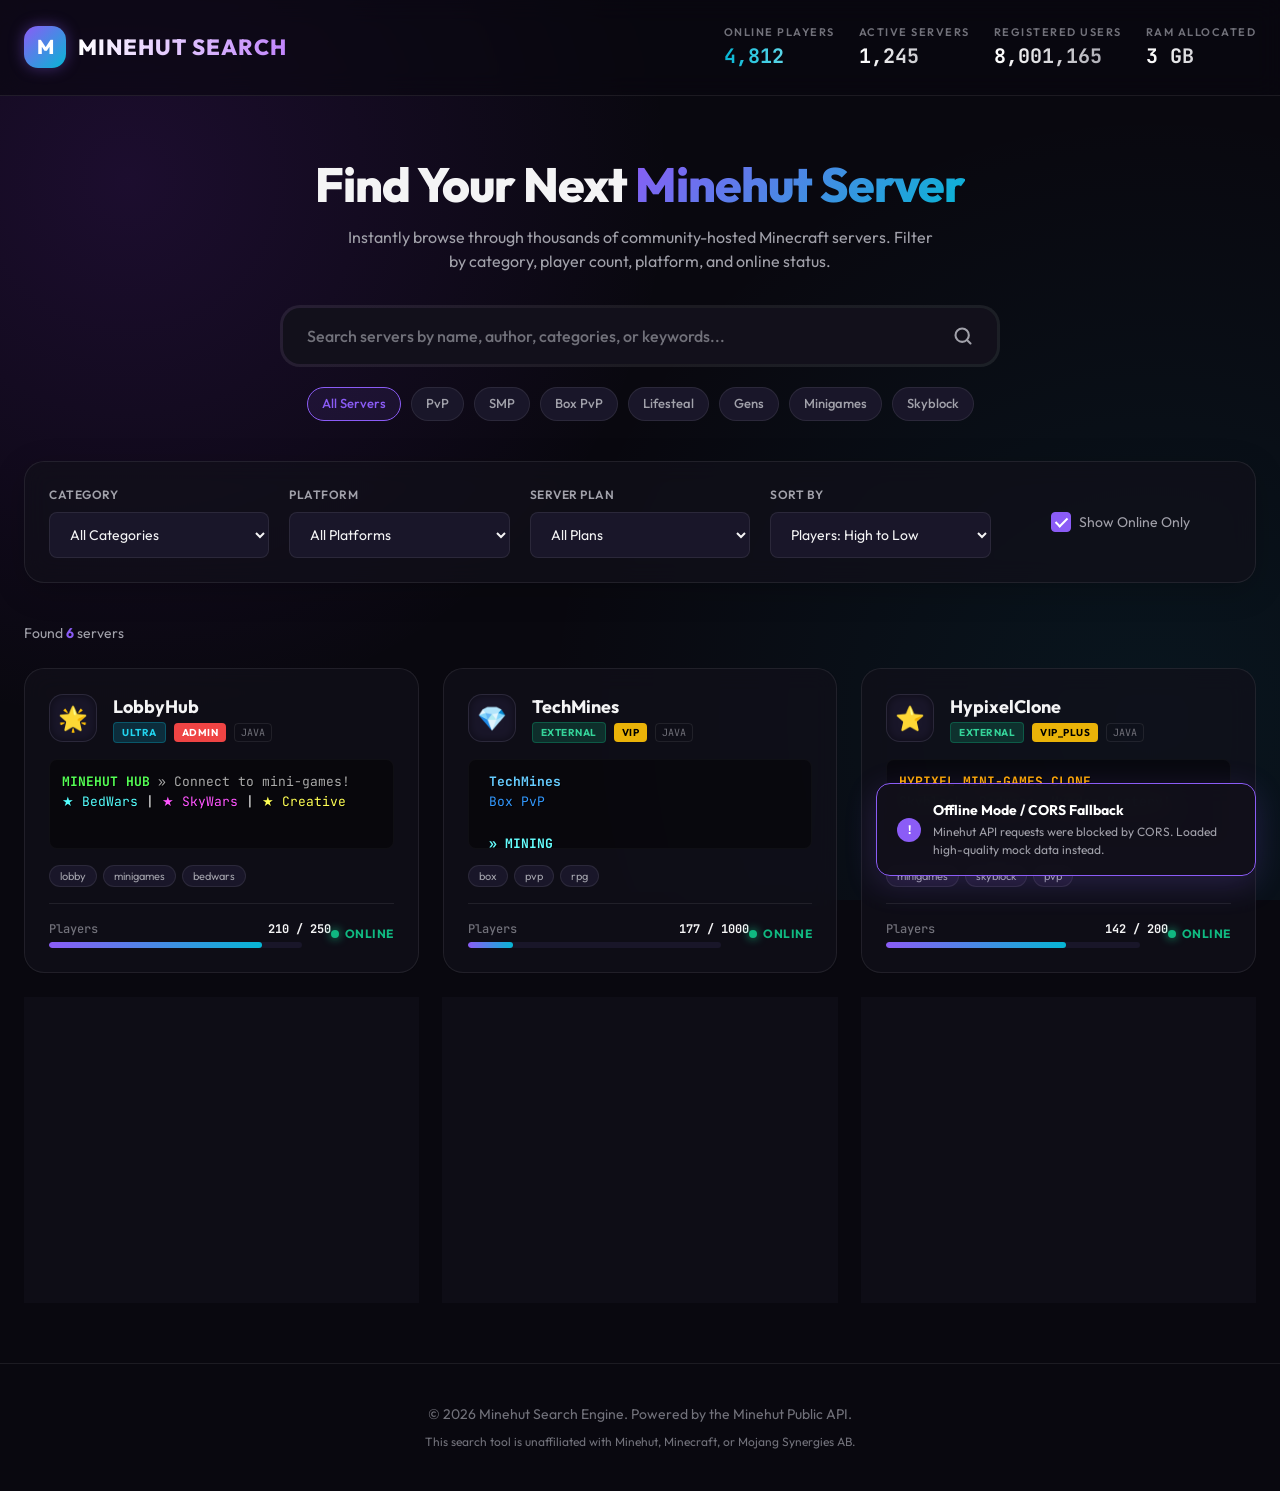
==== detail/index.html @ 9a517058 "feat: initialize Minehut search engine project with responsive UI and filtering system" ====
<!DOCTYPE html>
<html lang="en">
<head>
  <meta charset="UTF-8">
  <meta name="viewport" content="width=device-width, initial-scale=1.0">
  <title>Server Details - Minehut Server Search Engine</title>
  <meta name="description" content="Detailed status page for Minehut Minecraft servers, including player counts, categories, plugins list, and direct connection IP.">
  <link rel="stylesheet" href="../public/css/style.css">
  <link rel="shortcut icon" href="https://minehut.com/favicon.ico" type="image/x-icon">
</head>
<body>

  <!-- Top Sticky Header -->
  <header>
    <div class="container header-content">
      <a href="../index.html" class="logo" id="header-logo">
        <div class="logo-icon">M</div>
        <div class="logo-text">Minehut Search</div>
      </a>
      
      <!-- Tiny Nav indicator -->
      <a href="../index.html" class="back-button" style="margin-bottom: 0;">
        <svg width="18" height="18" viewBox="0 0 24 24" fill="none" stroke="currentColor" stroke-width="2.5" stroke-linecap="round" stroke-linejoin="round"><line x1="19" y1="12" x2="5" y2="12"></line><polyline points="12 19 5 12 12 5"></polyline></svg>
        Back to Search
      </a>
    </div>
  </header>

  <main class="detail-container">
    <!-- Server Detailed Presentation Card -->
    <article class="detail-card" id="detail-card">
      
      <!-- Top dynamic banner (filled dynamically) -->
      <div class="detail-banner" id="server-banner">
        <div class="detail-banner-tint"></div>
        <div class="detail-header-block">
          <div class="detail-icon" id="server-icon">🎮</div>
          <div class="detail-title-info">
            <h1 class="detail-server-name" id="server-name">Loading Server Details...</h1>
            <div class="server-meta" style="margin-top: 8px;" id="server-meta-tags">
              <!-- Dynamically populated badges -->
            </div>
          </div>
        </div>
      </div>

      <!-- Main info content -->
      <div class="detail-card-body">
        
        <!-- Copy IP section -->
        <section class="copy-ip-section">
          <div class="copy-ip-info">
            <span class="copy-ip-title">Server Server Address</span>
            <span class="copy-ip-address" id="server-ip">...</span>
          </div>
          <button class="btn-copy" id="btn-copy-ip">
            <svg width="16" height="16" viewBox="0 0 24 24" fill="none" stroke="currentColor" stroke-width="2.5" stroke-linecap="round" stroke-linejoin="round" id="copy-icon"><rect x="9" y="9" width="13" height="13" rx="2" ry="2"></rect><path d="M5 15H4a2 2 0 0 1-2-2V4a2 2 0 0 1 2-2h9a2 2 0 0 1 2 2v1"></path></svg>
            <span id="copy-text">Copy Server IP</span>
          </button>
        </section>

        <!-- Message of the day (MOTD) Container -->
        <section>
          <h2 class="detail-motd-title">Message of the Day (MOTD)</h2>
          <div class="detail-motd-box" id="server-motd">
            <!-- Parsed MOTD -->
          </div>
        </section>

        <!-- Dashboard Stats Grid -->
        <section class="detail-dashboard-grid" id="stats-dashboard">
          <div class="dash-card">
            <span class="dash-label">Server Uptime</span>
            <span class="dash-value" id="stat-uptime">...</span>
          </div>
          <div class="dash-card">
            <span class="dash-label">Total Player Slots</span>
            <span class="dash-value" id="stat-slots">...</span>
          </div>
          <div class="dash-card">
            <span class="dash-label">Minehut Plan</span>
            <span class="dash-value" id="stat-plan">...</span>
          </div>
          <div class="dash-card">
            <span class="dash-label">Credits Per Day</span>
            <span class="dash-value" id="stat-credits">...</span>
          </div>
          <div class="dash-card">
            <span class="dash-label">Server Version</span>
            <span class="dash-value" id="stat-version">...</span>
          </div>
          <div class="dash-card">
            <span class="dash-label">Created At</span>
            <span class="dash-value" id="stat-created">...</span>
          </div>
          <div class="dash-card">
            <span class="dash-label">Total Unique Joins</span>
            <span class="dash-value" id="stat-joins">...</span>
          </div>
          <div class="dash-card">
            <span class="dash-label">Uptime Tier</span>
            <span class="dash-value" id="stat-daily-uptime">...</span>
          </div>
        </section>

        <!-- Categories tags list -->
        <section class="detail-categories-section">
          <h2 class="detail-categories-label">Categories</h2>
          <div class="detail-categories-list" id="detail-categories">
            <!-- Dynamic tags -->
          </div>
        </section>

        <!-- Installed Minecraft Plugins list -->
        <section class="plugins-section" id="plugins-section">
          <h2 class="detail-categories-label">Installed Plugins</h2>
          <div class="plugins-list" id="plugins-list">
            <!-- Dynamic plugin tags -->
          </div>
        </section>

      </div>
    </article>
  </main>

  <!-- Global Footer -->
  <footer style="margin-top: 60px; padding: 40px 0; border-top: 1px solid var(--border-color); text-align: center; color: var(--text-muted); font-size: 14px;">
    <div class="container">
      <p>&copy; 2026 Minehut Search Engine. Powered by the Minehut Public API.</p>
    </div>
  </footer>

  <!-- Toast notifications -->
  <div class="toast" id="toast-notification">
    <div class="toast-icon">✓</div>
    <div class="toast-content">
      <div class="toast-title" id="toast-title">IP Copied!</div>
      <div class="toast-desc" id="toast-desc">IP address copied to clipboard. Ready to join Minecraft!</div>
    </div>
  </div>

  <!-- Scripts -->
  <script src="../public/js/mock_data.js"></script>
  <script src="../public/js/detail.js"></script>
</body>
</html>
---- public/css/style.css ----
@import url('https://fonts.googleapis.com/css2?family=Outfit:wght@300;400;500;600;700;800&family=JetBrains+Mono:wght@400;500;700&display=swap');

:root {
  --bg-primary: #09080f;
  --bg-secondary: #12101b;
  --bg-tertiary: #191629;
  --bg-card: rgba(18, 16, 27, 0.7);
  --bg-glow: rgba(138, 43, 226, 0.15);
  
  --border-color: rgba(255, 255, 255, 0.08);
  --border-focus: rgba(167, 139, 250, 0.5);
  
  --accent-purple: #8b5cf6;
  --accent-purple-glow: rgba(139, 92, 246, 0.4);
  --accent-cyan: #06b6d4;
  --accent-emerald: #10b981;
  --accent-gold: #f59e0b;
  --accent-red: #ef4444;
  
  --text-primary: #f4f4f5;
  --text-secondary: #a1a1aa;
  --text-muted: #71717a;
  
  --font-sans: 'Outfit', sans-serif;
  --font-mono: 'JetBrains Mono', monospace;
  
  --transition-smooth: all 0.3s cubic-bezier(0.4, 0, 0.2, 1);
  --border-radius-sm: 8px;
  --border-radius-md: 14px;
  --border-radius-lg: 20px;
}

* {
  box-sizing: border-box;
  margin: 0;
  padding: 0;
}

body {
  background-color: var(--bg-primary);
  color: var(--text-primary);
  font-family: var(--font-sans);
  min-height: 100vh;
  line-height: 1.5;
  overflow-x: hidden;
  background-image: 
    radial-gradient(circle at 10% 20%, var(--bg-glow) 0%, transparent 40%),
    radial-gradient(circle at 90% 80%, rgba(6, 182, 212, 0.08) 0%, transparent 45%);
  background-attachment: fixed;
}

/* Scrollbar */
::-webkit-scrollbar {
  width: 10px;
}
::-webkit-scrollbar-track {
  background: var(--bg-primary);
}
::-webkit-scrollbar-thumb {
  background: var(--bg-tertiary);
  border: 2px solid var(--bg-primary);
  border-radius: 10px;
}
::-webkit-scrollbar-thumb:hover {
  background: var(--accent-purple);
}

/* Layout Utilities */
.container {
  max-width: 1280px;
  margin: 0 auto;
  padding: 0 24px;
}

header {
  padding: 24px 0;
  border-bottom: 1px solid var(--border-color);
  background: rgba(9, 8, 15, 0.6);
  backdrop-filter: blur(12px);
  position: sticky;
  top: 0;
  z-index: 100;
}

.header-content {
  display: flex;
  justify-content: space-between;
  align-items: center;
  flex-wrap: wrap;
  gap: 20px;
}

/* Logo */
.logo {
  display: flex;
  align-items: center;
  gap: 12px;
  text-decoration: none;
  color: var(--text-primary);
}

.logo-icon {
  background: linear-gradient(135deg, var(--accent-purple), var(--accent-cyan));
  width: 42px;
  height: 42px;
  border-radius: var(--border-radius-md);
  display: flex;
  align-items: center;
  justify-content: center;
  font-weight: 800;
  font-size: 20px;
  color: #fff;
  box-shadow: 0 0 15px var(--accent-purple-glow);
}

.logo-text {
  font-size: 22px;
  font-weight: 800;
  letter-spacing: 1px;
  text-transform: uppercase;
  background: linear-gradient(to right, #ffffff, #c084fc);
  -webkit-background-clip: text;
  -webkit-text-fill-color: transparent;
}

/* Network Stats Dashboard */
.network-stats {
  display: flex;
  gap: 24px;
}

.stat-item {
  display: flex;
  flex-direction: column;
}

.stat-label {
  font-size: 11px;
  text-transform: uppercase;
  color: var(--text-muted);
  letter-spacing: 1.5px;
  font-weight: 600;
}

.stat-value {
  font-size: 20px;
  font-weight: 700;
  color: var(--text-primary);
  font-family: var(--font-mono);
  background: linear-gradient(to right, #fff, var(--text-secondary));
  -webkit-background-clip: text;
  -webkit-text-fill-color: transparent;
}

.stat-value.highlight {
  background: linear-gradient(to right, var(--accent-cyan), #a5f3fc);
  -webkit-background-clip: text;
  -webkit-text-fill-color: transparent;
}

/* Main Content & Hero */
.hero-section {
  text-align: center;
  padding: 60px 0 40px 0;
  position: relative;
}

.hero-title {
  font-size: 48px;
  font-weight: 800;
  margin-bottom: 12px;
  letter-spacing: -1px;
  line-height: 1.2;
}

.hero-title span {
  background: linear-gradient(135deg, var(--accent-purple), var(--accent-cyan));
  -webkit-background-clip: text;
  -webkit-text-fill-color: transparent;
}

.hero-subtitle {
  color: var(--text-secondary);
  font-size: 16px;
  max-width: 600px;
  margin: 0 auto 32px auto;
}

/* Search Bar Wrapper */
.search-wrapper {
  max-width: 720px;
  margin: 0 auto;
  position: relative;
  border-radius: var(--border-radius-lg);
  padding: 3px;
  background: linear-gradient(135deg, var(--border-color) 0%, var(--border-color) 100%);
  transition: var(--transition-smooth);
}

.search-wrapper:focus-within {
  background: linear-gradient(135deg, var(--accent-purple), var(--accent-cyan));
  box-shadow: 0 10px 30px rgba(139, 92, 246, 0.15);
}

.search-container {
  display: flex;
  background: var(--bg-secondary);
  border-radius: calc(var(--border-radius-lg) - 3px);
  overflow: hidden;
  position: relative;
}

.search-input {
  flex: 1;
  border: none;
  background: transparent;
  padding: 18px 24px;
  color: var(--text-primary);
  font-family: var(--font-sans);
  font-size: 16px;
  outline: none;
  font-weight: 500;
}

.search-input::placeholder {
  color: var(--text-muted);
}

.search-icon-btn {
  background: transparent;
  border: none;
  padding: 0 24px;
  cursor: pointer;
  display: flex;
  align-items: center;
  color: var(--text-secondary);
  transition: var(--transition-smooth);
}

.search-icon-btn:hover {
  color: var(--accent-purple);
}

/* Quick Filter Tags */
.quick-tags {
  display: flex;
  justify-content: center;
  gap: 10px;
  margin-top: 20px;
  flex-wrap: wrap;
}

.quick-tag {
  background: var(--bg-tertiary);
  border: 1px solid var(--border-color);
  color: var(--text-secondary);
  padding: 6px 14px;
  border-radius: 30px;
  cursor: pointer;
  font-size: 13px;
  font-weight: 500;
  transition: var(--transition-smooth);
}

.quick-tag:hover, .quick-tag.active {
  background: rgba(139, 92, 246, 0.1);
  color: var(--accent-purple);
  border-color: var(--accent-purple);
}

/* Control Panel (Filters & Sort) */
.controls-panel {
  background: var(--bg-card);
  border: 1px solid var(--border-color);
  border-radius: var(--border-radius-lg);
  padding: 24px;
  margin-bottom: 40px;
  backdrop-filter: blur(12px);
  box-shadow: 0 8px 32px rgba(0, 0, 0, 0.2);
}

.filters-row {
  display: grid;
  grid-template-columns: repeat(auto-fit, minmax(200px, 1fr));
  gap: 20px;
  align-items: flex-end;
}

.filter-group {
  display: flex;
  flex-direction: column;
  gap: 8px;
}

.filter-label {
  font-size: 12px;
  font-weight: 600;
  text-transform: uppercase;
  color: var(--text-secondary);
  letter-spacing: 0.5px;
}

.custom-select, .custom-input {
  background: var(--bg-tertiary);
  border: 1px solid var(--border-color);
  color: var(--text-primary);
  padding: 12px 16px;
  border-radius: var(--border-radius-sm);
  outline: none;
  font-family: var(--font-sans);
  font-size: 14px;
  transition: var(--transition-smooth);
  width: 100%;
}

.custom-select:focus, .custom-input:focus {
  border-color: var(--accent-purple);
  box-shadow: 0 0 0 2px var(--accent-purple-glow);
}

.checkbox-group {
  display: flex;
  align-items: center;
  gap: 12px;
  height: 46px; /* Align with select heights */
}

.custom-checkbox {
  display: flex;
  align-items: center;
  gap: 8px;
  cursor: pointer;
  user-select: none;
  font-size: 14px;
  color: var(--text-secondary);
}

.custom-checkbox input {
  position: absolute;
  opacity: 0;
  cursor: pointer;
  height: 0;
  width: 0;
}

.checkmark {
  width: 20px;
  height: 20px;
  background: var(--bg-tertiary);
  border: 1px solid var(--border-color);
  border-radius: 4px;
  position: relative;
  transition: var(--transition-smooth);
}

.custom-checkbox:hover input ~ .checkmark {
  border-color: var(--accent-purple);
}

.custom-checkbox input:checked ~ .checkmark {
  background: var(--accent-purple);
  border-color: var(--accent-purple);
}

.checkmark:after {
  content: "";
  position: absolute;
  display: none;
  left: 6px;
  top: 2px;
  width: 5px;
  height: 10px;
  border: solid white;
  border-width: 0 2px 2px 0;
  transform: rotate(45deg);
}

.custom-checkbox input:checked ~ .checkmark:after {
  display: block;
}

/* Server Count & Sorting Context */
.results-summary {
  display: flex;
  justify-content: space-between;
  align-items: center;
  margin-bottom: 24px;
}

.results-count {
  font-size: 14px;
  color: var(--text-secondary);
}

.results-count span {
  color: var(--accent-purple);
  font-weight: 700;
}

/* Toast Notification (API Call Fallbacks) */
.toast {
  position: fixed;
  bottom: 24px;
  right: 24px;
  background: rgba(18, 16, 27, 0.9);
  border: 1px solid var(--accent-purple);
  box-shadow: 0 8px 32px rgba(139, 92, 246, 0.2);
  padding: 16px 20px;
  border-radius: var(--border-radius-md);
  z-index: 1000;
  display: flex;
  align-items: center;
  gap: 12px;
  transform: translateY(120%);
  opacity: 0;
  transition: var(--transition-smooth);
  backdrop-filter: blur(12px);
  max-width: 380px;
}

.toast.show {
  transform: translateY(0);
  opacity: 1;
}

.toast-icon {
  background: var(--accent-purple);
  width: 24px;
  height: 24px;
  border-radius: 50%;
  display: flex;
  align-items: center;
  justify-content: center;
  color: #fff;
  font-weight: bold;
  font-size: 12px;
}

.toast-content {
  flex: 1;
}

.toast-title {
  font-size: 14px;
  font-weight: 700;
  color: #fff;
  margin-bottom: 2px;
}

.toast-desc {
  font-size: 12px;
  color: var(--text-secondary);
}

/* Server Cards Grid */
.servers-grid {
  display: grid;
  grid-template-columns: repeat(auto-fill, minmax(350px, 1fr));
  gap: 24px;
  margin-bottom: 60px;
}

.server-card {
  background: var(--bg-card);
  border: 1px solid var(--border-color);
  border-radius: var(--border-radius-lg);
  padding: 24px;
  display: flex;
  flex-direction: column;
  justify-content: space-between;
  cursor: pointer;
  transition: var(--transition-smooth);
  backdrop-filter: blur(12px);
  position: relative;
  overflow: hidden;
}

.server-card::before {
  content: '';
  position: absolute;
  top: 0;
  left: 0;
  right: 0;
  height: 4px;
  background: transparent;
  transition: var(--transition-smooth);
}

.server-card:hover {
  transform: translateY(-5px);
  border-color: var(--accent-purple-glow);
  box-shadow: 0 12px 30px rgba(9, 8, 15, 0.4), 0 0 20px rgba(139, 92, 246, 0.08);
}

.server-card:hover::before {
  background: linear-gradient(to right, var(--accent-purple), var(--accent-cyan));
}

/* Card Header */
.card-header {
  display: flex;
  align-items: center;
  gap: 16px;
  margin-bottom: 16px;
}

.server-icon {
  width: 48px;
  height: 48px;
  background: var(--bg-tertiary);
  border: 1px solid var(--border-color);
  border-radius: var(--border-radius-md);
  display: flex;
  align-items: center;
  justify-content: center;
  font-size: 24px;
  flex-shrink: 0;
  box-shadow: inset 0 0 10px rgba(0,0,0,0.5);
  position: relative;
}

.server-icon-character {
  font-weight: 700;
  font-size: 20px;
  text-transform: uppercase;
  color: var(--accent-purple);
}

.server-title-area {
  flex: 1;
  overflow: hidden;
}

.server-name {
  font-size: 18px;
  font-weight: 700;
  color: var(--text-primary);
  margin-bottom: 2px;
  white-space: nowrap;
  overflow: hidden;
  text-overflow: ellipsis;
}

.server-meta {
  display: flex;
  align-items: center;
  gap: 8px;
  flex-wrap: wrap;
}

.badge {
  font-size: 10px;
  font-weight: 700;
  text-transform: uppercase;
  padding: 2px 8px;
  border-radius: 4px;
  letter-spacing: 0.5px;
}

.badge-plan-free { background: #3f3f46; color: #e4e4e7; }
.badge-plan-pro { background: rgba(139, 92, 246, 0.2); color: #c084fc; border: 1px solid rgba(139, 92, 246, 0.3); }
.badge-plan-ultra { background: rgba(6, 182, 212, 0.2); color: #22d3ee; border: 1px solid rgba(6, 182, 212, 0.3); }
.badge-plan-external { background: rgba(16, 185, 129, 0.2); color: #34d399; border: 1px solid rgba(16, 185, 129, 0.3); }

.badge-rank-vip { background: #eab308; color: #000; }
.badge-rank-admin { background: #ef4444; color: #fff; }
.badge-rank-dev { background: #3b82f6; color: #fff; }
.badge-rank-pro { background: #a855f7; color: #fff; }

.platform-tag {
  font-size: 10px;
  font-family: var(--font-mono);
  color: var(--text-muted);
  border: 1px solid var(--border-color);
  padding: 1px 6px;
  border-radius: 4px;
}

/* Card MOTD Container */
.card-motd {
  background: rgba(0, 0, 0, 0.4);
  border: 1px solid rgba(255, 255, 255, 0.03);
  padding: 12px;
  border-radius: var(--border-radius-sm);
  font-family: var(--font-mono);
  font-size: 13px;
  line-height: 1.6;
  white-space: pre-wrap;
  word-break: break-word;
  height: 90px;
  overflow: hidden;
  margin-bottom: 16px;
  text-shadow: 1px 1px 0px rgba(0, 0, 0, 0.7);
  color: #fff;
}

/* Categories Badges */
.card-categories {
  display: flex;
  gap: 6px;
  flex-wrap: wrap;
  margin-bottom: 16px;
}

.category-pill {
  font-size: 11px;
  background: var(--bg-tertiary);
  color: var(--text-secondary);
  padding: 2px 10px;
  border-radius: 30px;
  border: 1px solid var(--border-color);
}

/* Card Footer (Players, Connect Info) */
.card-footer {
  border-top: 1px solid var(--border-color);
  padding-top: 16px;
  display: flex;
  justify-content: space-between;
  align-items: center;
}

.player-count-display {
  display: flex;
  flex-direction: column;
  gap: 4px;
  flex: 1;
}

.player-numbers {
  display: flex;
  justify-content: space-between;
  font-size: 12px;
  font-family: var(--font-mono);
  font-weight: 500;
}

.player-label {
  color: var(--text-muted);
}

.player-digits {
  color: var(--text-primary);
  font-weight: 700;
}

.player-bar-track {
  height: 6px;
  background: var(--bg-tertiary);
  border-radius: 10px;
  overflow: hidden;
  position: relative;
  width: 90%;
}

.player-bar-fill {
  height: 100%;
  background: linear-gradient(to right, var(--accent-purple), var(--accent-cyan));
  border-radius: 10px;
  transition: width 0.5s ease-out;
}

.server-status {
  display: flex;
  align-items: center;
  gap: 6px;
}

.status-dot {
  width: 8px;
  height: 8px;
  border-radius: 50%;
  background: var(--text-muted);
}

.status-dot.online {
  background: var(--accent-emerald);
  box-shadow: 0 0 10px var(--accent-emerald);
}

.status-text {
  font-size: 12px;
  font-weight: 700;
  text-transform: uppercase;
  letter-spacing: 0.5px;
  color: var(--text-muted);
}

.status-text.online {
  color: var(--accent-emerald);
}

/* Details Page Styles */
.detail-container {
  max-width: 960px;
  margin: 40px auto;
  padding: 0 24px;
}

.back-button {
  display: inline-flex;
  align-items: center;
  gap: 8px;
  color: var(--text-secondary);
  text-decoration: none;
  font-weight: 600;
  font-size: 15px;
  margin-bottom: 24px;
  transition: var(--transition-smooth);
}

.back-button:hover {
  color: var(--accent-purple);
  transform: translateX(-4px);
}

.detail-card {
  background: var(--bg-card);
  border: 1px solid var(--border-color);
  border-radius: var(--border-radius-lg);
  overflow: hidden;
  backdrop-filter: blur(12px);
  box-shadow: 0 10px 40px rgba(0, 0, 0, 0.4);
}

/* Detail Banner Area */
.detail-banner {
  height: 180px;
  position: relative;
  background-size: cover;
  background-position: center;
  display: flex;
  align-items: flex-end;
  padding: 32px;
  box-shadow: inset 0 -40px 80px var(--bg-primary);
}

.detail-banner-tint {
  position: absolute;
  inset: 0;
  background: linear-gradient(180deg, rgba(9, 8, 15, 0.2) 0%, rgba(9, 8, 15, 0.9) 100%);
}

.detail-header-block {
  position: relative;
  z-index: 2;
  display: flex;
  align-items: center;
  gap: 24px;
  width: 100%;
}

.detail-icon {
  width: 80px;
  height: 80px;
  border-radius: var(--border-radius-md);
  background: var(--bg-tertiary);
  border: 2px solid var(--border-color);
  box-shadow: 0 8px 20px rgba(0, 0, 0, 0.5);
  display: flex;
  align-items: center;
  justify-content: center;
  font-size: 40px;
}

.detail-title-info {
  flex: 1;
}

.detail-server-name {
  font-size: 32px;
  font-weight: 800;
  letter-spacing: -0.5px;
  line-height: 1.2;
}

.detail-card-body {
  padding: 32px;
}

/* Quick Action Copy IP Box */
.copy-ip-section {
  background: var(--bg-tertiary);
  border: 1px solid var(--border-color);
  border-radius: var(--border-radius-md);
  padding: 20px;
  display: flex;
  justify-content: space-between;
  align-items: center;
  flex-wrap: wrap;
  gap: 16px;
  margin-bottom: 32px;
  position: relative;
  overflow: hidden;
}

.copy-ip-section::after {
  content: '';
  position: absolute;
  left: 0;
  top: 0;
  bottom: 0;
  width: 4px;
  background: var(--accent-purple);
}

.copy-ip-info {
  display: flex;
  flex-direction: column;
}

.copy-ip-title {
  font-size: 12px;
  text-transform: uppercase;
  color: var(--text-muted);
  font-weight: 700;
  letter-spacing: 1px;
}

.copy-ip-address {
  font-size: 20px;
  font-family: var(--font-mono);
  font-weight: 700;
  color: var(--text-primary);
  margin-top: 4px;
}

.btn-copy {
  background: var(--accent-purple);
  color: #fff;
  border: none;
  padding: 12px 24px;
  border-radius: var(--border-radius-sm);
  font-weight: 700;
  font-family: var(--font-sans);
  cursor: pointer;
  display: flex;
  align-items: center;
  gap: 8px;
  transition: var(--transition-smooth);
  box-shadow: 0 4px 15px rgba(139, 92, 246, 0.3);
}

.btn-copy:hover {
  background: #7c3aed;
  transform: translateY(-2px);
  box-shadow: 0 6px 20px rgba(139, 92, 246, 0.4);
}

.btn-copy:active {
  transform: translateY(0);
}

/* Detail MOTD Terminal Box */
.detail-motd-title {
  font-size: 14px;
  font-weight: 700;
  text-transform: uppercase;
  color: var(--text-secondary);
  letter-spacing: 0.5px;
  margin-bottom: 12px;
}

.detail-motd-box {
  background: #020105;
  border: 1px solid var(--border-color);
  border-radius: var(--border-radius-md);
  padding: 24px;
  font-family: var(--font-mono);
  font-size: 15px;
  line-height: 1.8;
  white-space: pre-wrap;
  word-break: break-word;
  color: #fff;
  text-shadow: 1px 1px 0px rgba(0, 0, 0, 0.8);
  margin-bottom: 32px;
  box-shadow: inset 0 0 20px rgba(0, 0, 0, 0.8);
}

/* Server Stats Grid Dashboard */
.detail-dashboard-grid {
  display: grid;
  grid-template-columns: repeat(auto-fit, minmax(220px, 1fr));
  gap: 20px;
  margin-bottom: 32px;
}

.dash-card {
  background: rgba(0, 0, 0, 0.2);
  border: 1px solid var(--border-color);
  padding: 20px;
  border-radius: var(--border-radius-md);
  display: flex;
  flex-direction: column;
  gap: 6px;
}

.dash-label {
  font-size: 11px;
  text-transform: uppercase;
  color: var(--text-muted);
  font-weight: 700;
  letter-spacing: 0.5px;
}

.dash-value {
  font-size: 22px;
  font-weight: 700;
  color: var(--text-primary);
  font-family: var(--font-mono);
}

/* Categories List in Detail Page */
.detail-categories-section {
  margin-top: 32px;
}

.detail-categories-label {
  font-size: 14px;
  text-transform: uppercase;
  font-weight: 700;
  color: var(--text-secondary);
  margin-bottom: 12px;
}

.detail-categories-list {
  display: flex;
  gap: 10px;
  flex-wrap: wrap;
}

.detail-category-tag {
  background: var(--bg-tertiary);
  border: 1px solid var(--border-color);
  color: var(--text-secondary);
  padding: 6px 16px;
  border-radius: 30px;
  font-size: 14px;
}

/* Plugins List */
.plugins-section {
  margin-top: 32px;
  border-top: 1px solid var(--border-color);
  padding-top: 32px;
}

.plugins-list {
  display: flex;
  flex-wrap: wrap;
  gap: 10px;
}

.plugin-tag {
  background: rgba(6, 182, 212, 0.06);
  border: 1px solid rgba(6, 182, 212, 0.2);
  color: var(--accent-cyan);
  padding: 6px 14px;
  border-radius: var(--border-radius-sm);
  font-size: 13px;
  font-family: var(--font-mono);
}

/* Skeletons & Loading UI */
.skeleton-card {
  height: 280px;
  background: linear-gradient(
    90deg,
    var(--bg-card) 25%,
    var(--bg-tertiary) 50%,
    var(--bg-card) 75%
  );
  background-size: 200% 100%;
  animation: loading-skeleton 1.5s infinite;
  border-radius: var(--border-radius-lg);
  border: 1px solid var(--border-color);
}

@keyframes loading-skeleton {
  0% { background-position: 200% 0; }
  100% { background-position: -200% 0; }
}

/* Minecraft Text Colors - Custom Parser Output classes */
.mc-color-0 { color: #000000; }
.mc-color-1 { color: #0000aa; }
.mc-color-2 { color: #00aa00; }
.mc-color-3 { color: #00aaaa; }
.mc-color-4 { color: #aa0000; }
.mc-color-5 { color: #aa00aa; }
.mc-color-6 { color: #ffaa00; }
.mc-color-7 { color: #aaaaaa; }
.mc-color-8 { color: #555555; }
.mc-color-9 { color: #5555ff; }
.mc-color-a { color: #55ff55; }
.mc-color-b { color: #55ffff; }
.mc-color-c { color: #ff5555; }
.mc-color-d { color: #ff55ff; }
.mc-color-e { color: #ffff55; }
.mc-color-f { color: #ffffff; }

.mc-bold { font-weight: bold; }
.mc-italic { font-style: italic; }
.mc-underline { text-decoration: underline; }
.mc-strike { text-decoration: line-through; }

/* Responsive Media Queries */
@media (max-width: 768px) {
  .hero-title {
    font-size: 32px;
  }
  .header-content {
    flex-direction: column;
    align-items: stretch;
    text-align: center;
  }
  .logo {
    justify-content: center;
  }
  .network-stats {
    justify-content: space-around;
  }
  .filters-row {
    grid-template-columns: 1fr;
  }
  .servers-grid {
    grid-template-columns: 1fr;
  }
  .copy-ip-section {
    flex-direction: column;
    align-items: stretch;
    text-align: center;
  }
  .btn-copy {
    justify-content: center;
  }
  .detail-banner {
    height: auto;
    padding: 24px;
  }
  .detail-header-block {
    flex-direction: column;
    text-align: center;
  }
  .detail-server-name {
    font-size: 24px;
  }
}
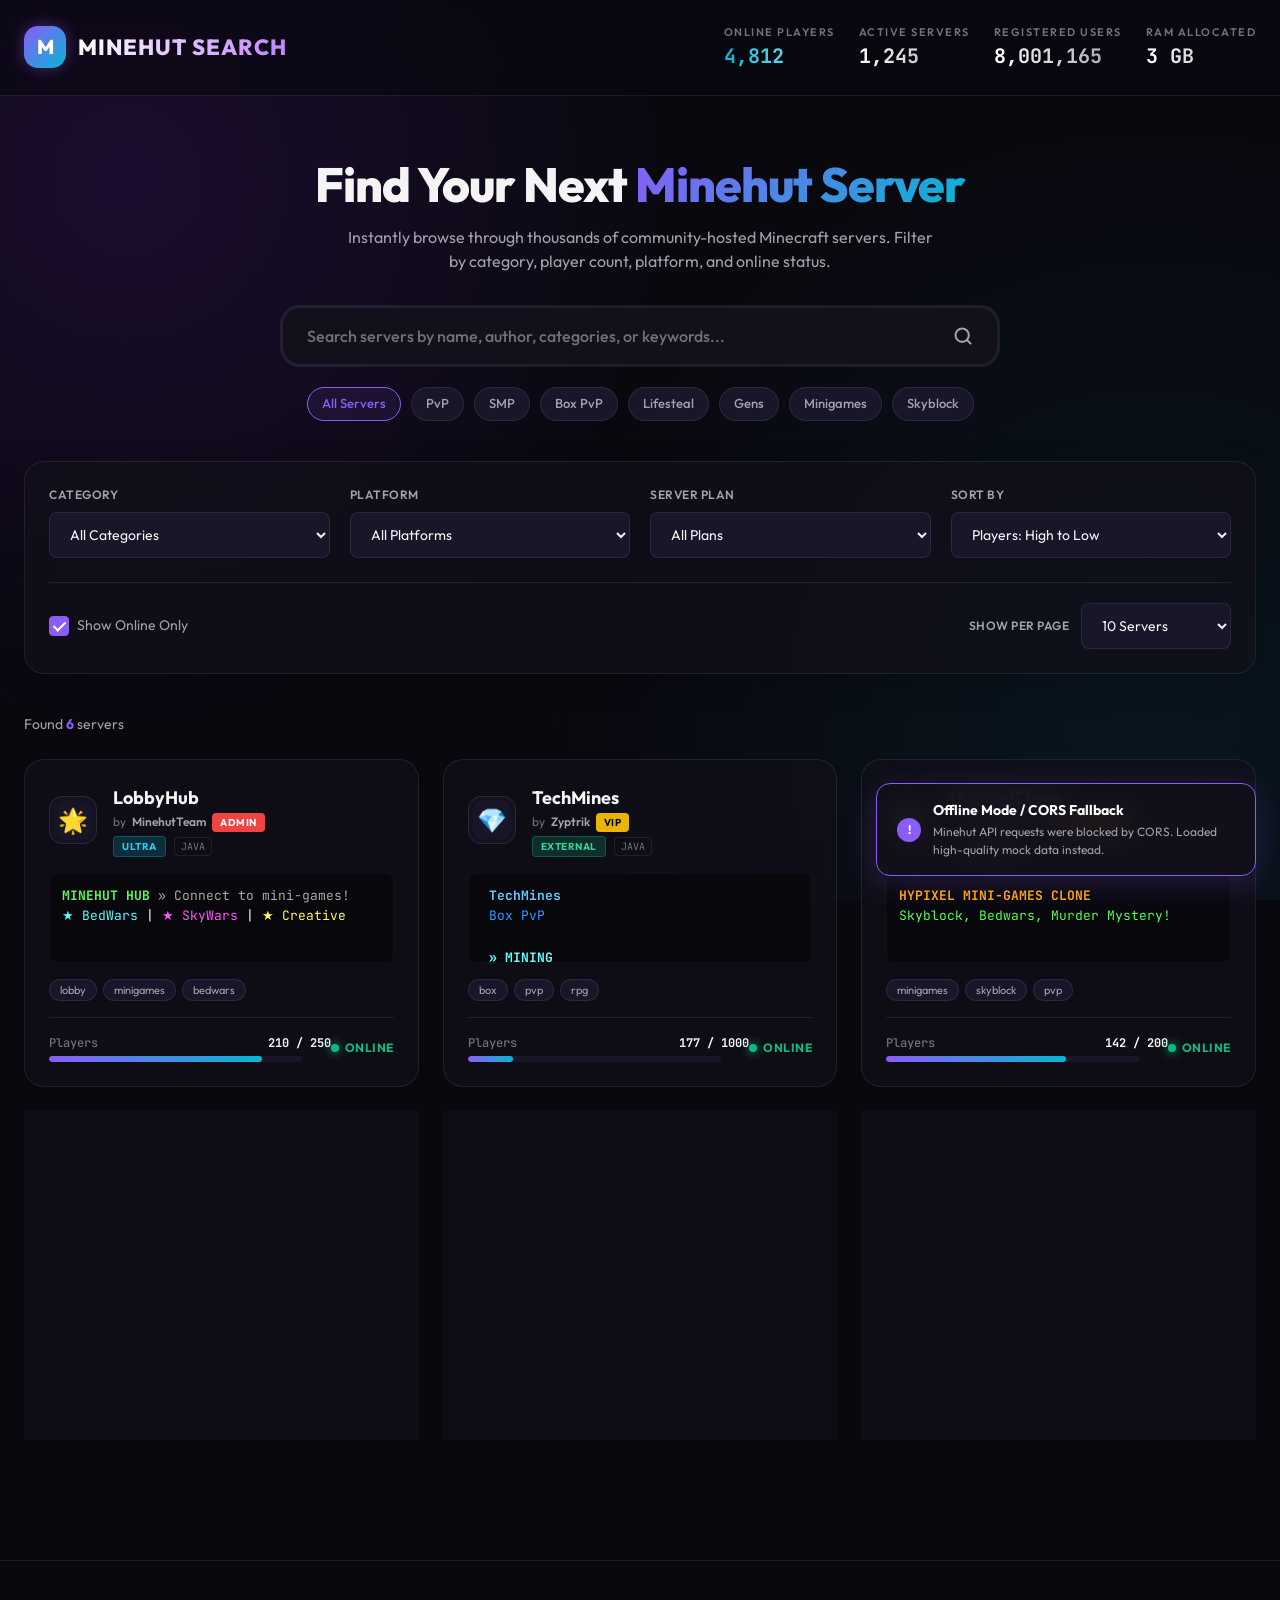
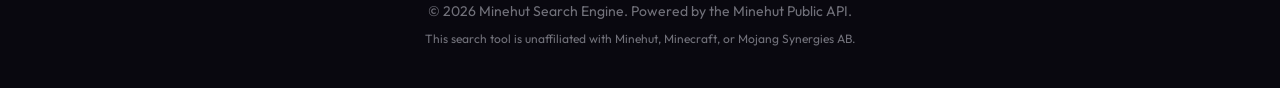
==== commit 40bc218e: "feat: implement server detail page with stats dashboard and responsive layout" ====
--- a/detail/index.html
+++ b/detail/index.html
@@ -37,6 +37,7 @@
           <div class="detail-icon" id="server-icon">🎮</div>
           <div class="detail-title-info">
             <h1 class="detail-server-name" id="server-name">Loading Server Details...</h1>
+            <div class="detail-server-owner" id="detail-server-owner" style="margin-top: 4px; display: flex; align-items: center; gap: 8px; font-size: 15px; color: var(--text-secondary);"></div>
             <div class="server-meta" style="margin-top: 8px;" id="server-meta-tags">
               <!-- Dynamically populated badges -->
             </div>
@@ -101,6 +102,14 @@
             <span class="dash-label">Uptime Tier</span>
             <span class="dash-value" id="stat-daily-uptime">...</span>
           </div>
+          <div class="dash-card">
+            <span class="dash-label">Server Owner</span>
+            <span class="dash-value" id="stat-owner">...</span>
+          </div>
+          <div class="dash-card">
+            <span class="dash-label">Owner ID</span>
+            <span class="dash-value" id="stat-owner-id" style="font-size: 13px; font-family: var(--font-mono); word-break: break-all;">...</span>
+          </div>
         </section>
 
         <!-- Categories tags list -->
--- a/public/css/style.css
+++ b/public/css/style.css
@@ -318,11 +318,39 @@
   box-shadow: 0 0 0 2px var(--accent-purple-glow);
 }
 
-.checkbox-group {
-  display: flex;
+.controls-footer {
+  display: flex;
+  justify-content: space-between;
+  align-items: center;
+  margin-top: 24px;
+  padding-top: 20px;
+  border-top: 1px solid var(--border-color);
+  flex-wrap: wrap;
+  gap: 20px;
+}
+
+.controls-footer-left {
+  display: flex;
+  align-items: center;
+}
+
+.controls-footer-right {
+  display: flex;
+  align-items: center;
+}
+
+.page-size-group {
+  flex-direction: row !important;
   align-items: center;
   gap: 12px;
-  height: 46px; /* Align with select heights */
+}
+
+.page-size-group .filter-label {
+  white-space: nowrap;
+}
+
+.page-size-group .custom-select {
+  width: 150px;
 }
 
 .custom-checkbox {
@@ -541,6 +569,20 @@
   text-overflow: ellipsis;
 }
 
+.server-owner {
+  font-size: 12px;
+  color: var(--text-muted);
+  margin-bottom: 4px;
+  display: flex;
+  align-items: center;
+  gap: 6px;
+}
+
+.server-owner .owner-name {
+  color: var(--text-secondary);
+  font-weight: 600;
+}
+
 .server-meta {
   display: flex;
   align-items: center;
@@ -561,6 +603,7 @@
 .badge-plan-pro { background: rgba(139, 92, 246, 0.2); color: #c084fc; border: 1px solid rgba(139, 92, 246, 0.3); }
 .badge-plan-ultra { background: rgba(6, 182, 212, 0.2); color: #22d3ee; border: 1px solid rgba(6, 182, 212, 0.3); }
 .badge-plan-external { background: rgba(16, 185, 129, 0.2); color: #34d399; border: 1px solid rgba(16, 185, 129, 0.3); }
+.badge-plan-custom { background: rgba(245, 158, 11, 0.2); color: #fbbf24; border: 1px solid rgba(245, 158, 11, 0.3); }
 
 .badge-rank-vip { background: #eab308; color: #000; }
 .badge-rank-admin { background: #ef4444; color: #fff; }
@@ -1023,6 +1066,19 @@
   .filters-row {
     grid-template-columns: 1fr;
   }
+  .controls-footer {
+    flex-direction: column;
+    align-items: flex-start;
+    gap: 16px;
+  }
+  .page-size-group {
+    width: 100%;
+    justify-content: space-between;
+  }
+  .page-size-group .custom-select {
+    width: 100%;
+    max-width: 180px;
+  }
   .servers-grid {
     grid-template-columns: 1fr;
   }
@@ -1046,3 +1102,55 @@
     font-size: 24px;
   }
 }
+
+/* Pagination Styling */
+.pagination-container {
+  display: flex;
+  justify-content: center;
+  align-items: center;
+  gap: 8px;
+  margin: 40px 0 60px 0;
+  flex-wrap: wrap;
+  grid-column: 1 / -1;
+}
+
+.pagination-btn {
+  background: var(--bg-tertiary);
+  border: 1px solid var(--border-color);
+  color: var(--text-secondary);
+  padding: 10px 16px;
+  border-radius: var(--border-radius-sm);
+  cursor: pointer;
+  font-family: var(--font-sans);
+  font-weight: 600;
+  font-size: 14px;
+  transition: var(--transition-smooth);
+  display: inline-flex;
+  align-items: center;
+  gap: 6px;
+  user-select: none;
+}
+
+.pagination-btn:hover:not(:disabled) {
+  border-color: var(--accent-purple);
+  color: var(--text-primary);
+  background: rgba(139, 92, 246, 0.1);
+  box-shadow: 0 0 15px rgba(139, 92, 246, 0.1);
+}
+
+.pagination-btn.active {
+  background: var(--accent-purple);
+  border-color: var(--accent-purple);
+  color: #fff;
+  box-shadow: 0 0 20px var(--accent-purple-glow);
+}
+
+.pagination-btn:disabled {
+  opacity: 0.4;
+  cursor: not-allowed;
+}
+
+/* Top Pagination Specific Overrides */
+.pagination-container.pagination-top {
+  margin: 0;
+}
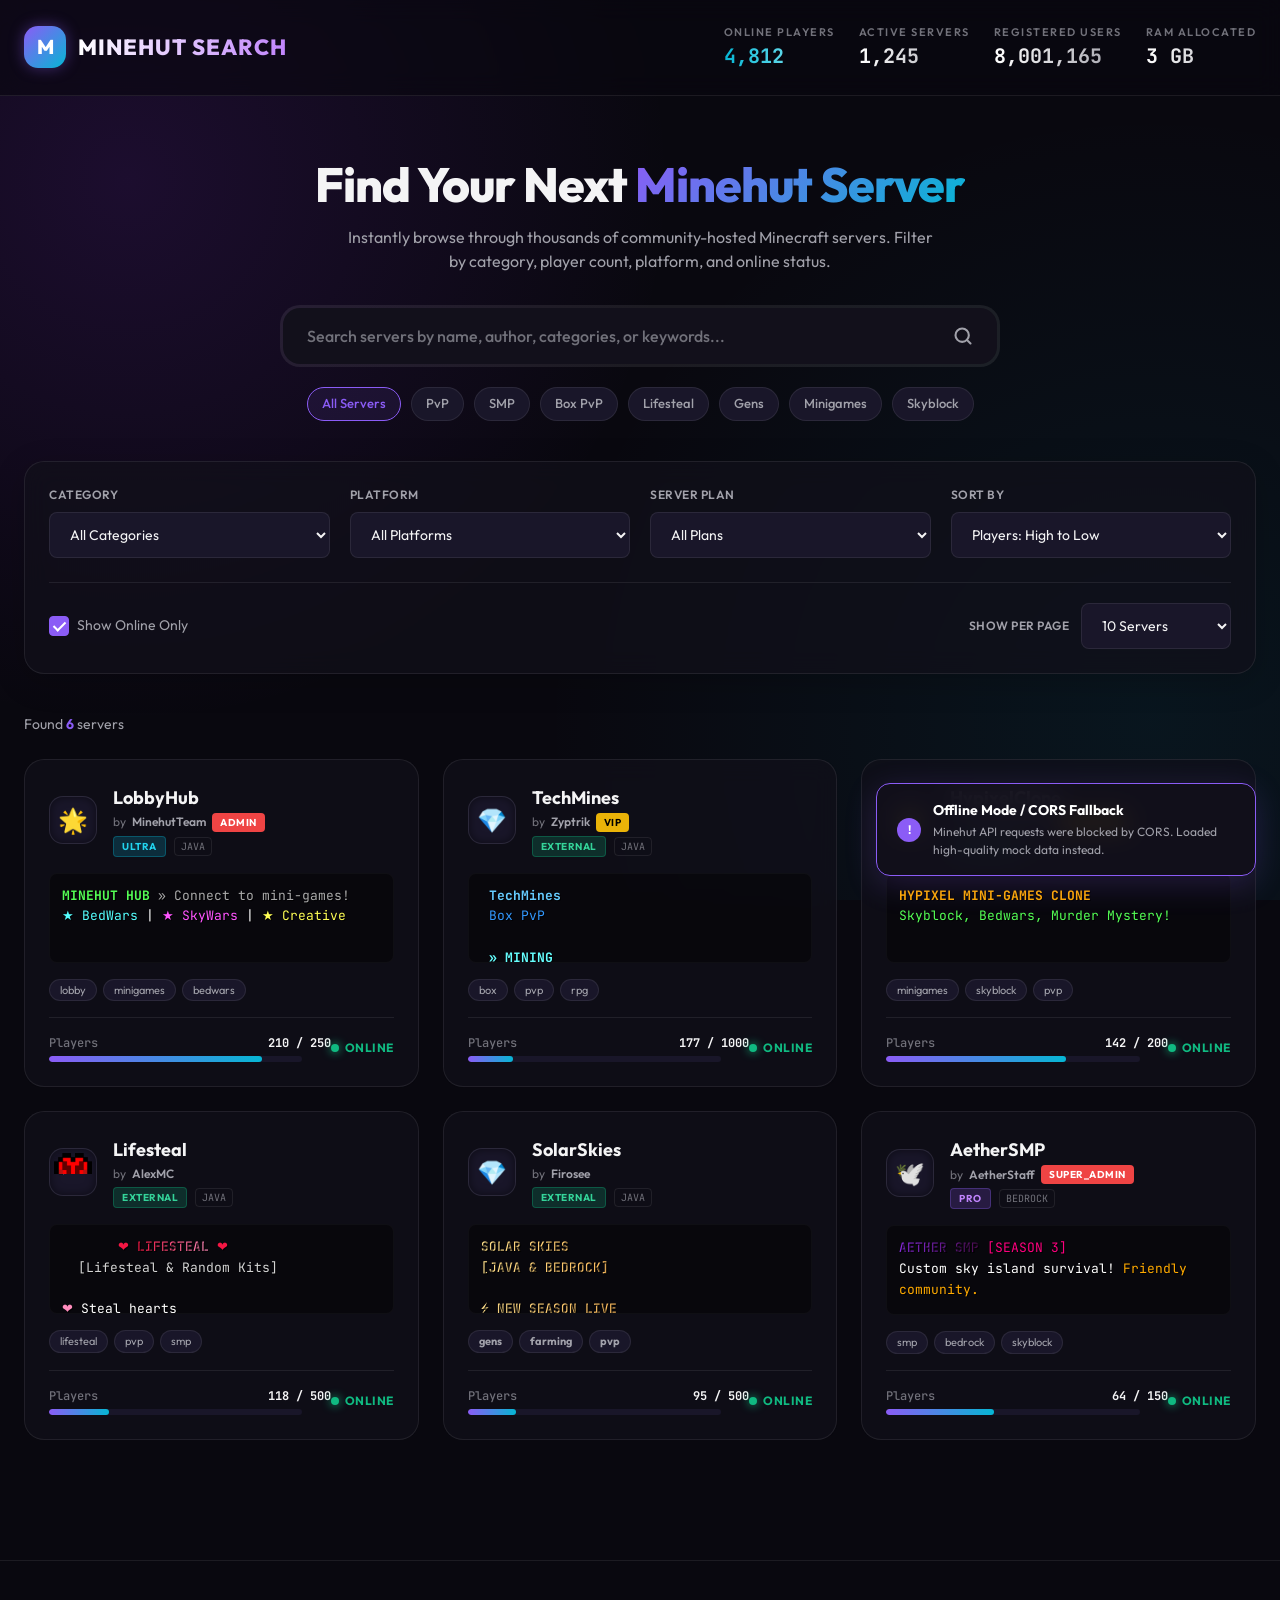
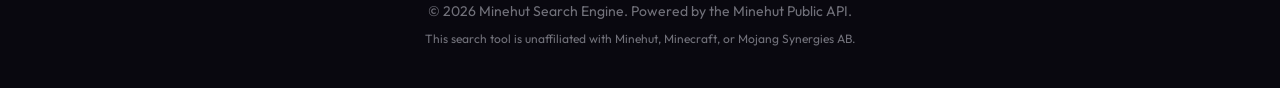
==== commit 05882da9: "feat: initialize Minehut server search engine project with documentation and detail view functionali" ====
--- a/detail/index.html
+++ b/detail/index.html
@@ -107,8 +107,63 @@
             <span class="dash-value" id="stat-owner">...</span>
           </div>
           <div class="dash-card">
-            <span class="dash-label">Owner ID</span>
+            <span class="dash-label">Minehut Owner ID</span>
             <span class="dash-value" id="stat-owner-id" style="font-size: 13px; font-family: var(--font-mono); word-break: break-all;">...</span>
+          </div>
+          <div class="dash-card" id="card-mc-uuid" style="display: none;">
+            <span class="dash-label">Minecraft UUID</span>
+            <span class="dash-value" id="stat-mc-uuid" style="font-size: 13px; font-family: var(--font-mono); word-break: break-all;">...</span>
+          </div>
+        </section>
+
+        <!-- Plan Specifications Card -->
+        <section class="plan-specs-section" id="plan-specs-section">
+          <h2 class="detail-section-title">Server Hosting Plan Details</h2>
+          <div class="plan-specs-card">
+            <div class="plan-specs-header">
+              <div class="plan-badge-large badge badge-plan-free" id="plan-spec-badge">Starter</div>
+              <div class="plan-price-info">
+                <span class="plan-cost-label">Hosting Cost</span>
+                <span class="plan-cost-value" id="plan-spec-cost">0 Credits / Day</span>
+              </div>
+            </div>
+            <div class="plan-specs-grid">
+              <div class="spec-feature-item">
+                <span class="spec-feature-icon">👥</span>
+                <div class="spec-feature-text">
+                  <span class="spec-feature-label">Max Players</span>
+                  <span class="spec-feature-val" id="plan-spec-players">10 Players</span>
+                </div>
+              </div>
+              <div class="spec-feature-item">
+                <span class="spec-feature-icon">💾</span>
+                <div class="spec-feature-text">
+                  <span class="spec-feature-label">Allocated RAM</span>
+                  <span class="spec-feature-val" id="plan-spec-ram">1 GB RAM</span>
+                </div>
+              </div>
+              <div class="spec-feature-item">
+                <span class="spec-feature-icon">🛡️</span>
+                <div class="spec-feature-text">
+                  <span class="spec-feature-label">Server Tier</span>
+                  <span class="spec-feature-val" id="plan-spec-tier">Basic Server</span>
+                </div>
+              </div>
+              <div class="spec-feature-item">
+                <span class="spec-feature-icon">☁️</span>
+                <div class="spec-feature-text">
+                  <span class="spec-feature-label">Backup Limits</span>
+                  <span class="spec-feature-val" id="plan-spec-backups">4 hours / day</span>
+                </div>
+              </div>
+              <div class="spec-feature-item">
+                <span class="spec-feature-icon">🔗</span>
+                <div class="spec-feature-text">
+                  <span class="spec-feature-label">Connected Links</span>
+                  <span class="spec-feature-val" id="plan-spec-connected">None</span>
+                </div>
+              </div>
+            </div>
           </div>
         </section>
 
--- a/public/css/style.css
+++ b/public/css/style.css
@@ -600,8 +600,10 @@
 }
 
 .badge-plan-free { background: #3f3f46; color: #e4e4e7; }
+.badge-plan-standard { background: rgba(59, 130, 246, 0.2); color: #60a5fa; border: 1px solid rgba(59, 130, 246, 0.3); }
 .badge-plan-pro { background: rgba(139, 92, 246, 0.2); color: #c084fc; border: 1px solid rgba(139, 92, 246, 0.3); }
 .badge-plan-ultra { background: rgba(6, 182, 212, 0.2); color: #22d3ee; border: 1px solid rgba(6, 182, 212, 0.3); }
+.badge-plan-ultimate { background: rgba(239, 68, 68, 0.2); color: #f87171; border: 1px solid rgba(239, 68, 68, 0.3); }
 .badge-plan-external { background: rgba(16, 185, 129, 0.2); color: #34d399; border: 1px solid rgba(16, 185, 129, 0.3); }
 .badge-plan-custom { background: rgba(245, 158, 11, 0.2); color: #fbbf24; border: 1px solid rgba(245, 158, 11, 0.3); }
 
@@ -951,6 +953,113 @@
   font-weight: 700;
   color: var(--text-primary);
   font-family: var(--font-mono);
+}
+
+/* Server Hosting Plan Specs Section */
+.plan-specs-section {
+  margin-top: 32px;
+  border-top: 1px solid var(--border-color);
+  padding-top: 32px;
+}
+
+.detail-section-title {
+  font-size: 14px;
+  font-weight: 700;
+  text-transform: uppercase;
+  color: var(--text-secondary);
+  letter-spacing: 0.5px;
+  margin-bottom: 16px;
+}
+
+.plan-specs-card {
+  background: var(--bg-card);
+  border: 1px solid var(--border-color);
+  border-radius: var(--border-radius-lg);
+  padding: 24px;
+  display: flex;
+  flex-direction: column;
+  gap: 24px;
+  transition: var(--transition-smooth);
+  backdrop-filter: blur(12px);
+}
+
+.plan-specs-header {
+  display: flex;
+  align-items: center;
+  gap: 20px;
+  border-bottom: 1px solid var(--border-color);
+  padding-bottom: 16px;
+  flex-wrap: wrap;
+}
+
+.plan-badge-large {
+  font-size: 14px !important;
+  font-weight: 800 !important;
+  padding: 6px 16px !important;
+  border-radius: 6px !important;
+  letter-spacing: 0.5px !important;
+}
+
+.plan-price-info {
+  display: flex;
+  flex-direction: column;
+}
+
+.plan-cost-label {
+  font-size: 11px;
+  text-transform: uppercase;
+  color: var(--text-muted);
+  font-weight: 700;
+  letter-spacing: 0.5px;
+}
+
+.plan-cost-value {
+  font-size: 20px;
+  font-weight: 700;
+  color: var(--accent-purple);
+  font-family: var(--font-mono);
+}
+
+.plan-specs-grid {
+  display: grid;
+  grid-template-columns: repeat(auto-fit, minmax(180px, 1fr));
+  gap: 20px;
+}
+
+.spec-feature-item {
+  display: flex;
+  align-items: center;
+  gap: 14px;
+  background: rgba(0, 0, 0, 0.15);
+  border: 1px solid var(--border-color);
+  padding: 14px 18px;
+  border-radius: var(--border-radius-md);
+}
+
+.spec-feature-icon {
+  font-size: 24px;
+  display: flex;
+  align-items: center;
+  justify-content: center;
+}
+
+.spec-feature-text {
+  display: flex;
+  flex-direction: column;
+}
+
+.spec-feature-label {
+  font-size: 10px;
+  text-transform: uppercase;
+  color: var(--text-muted);
+  font-weight: 700;
+  letter-spacing: 0.5px;
+}
+
+.spec-feature-val {
+  font-size: 14px;
+  font-weight: 600;
+  color: var(--text-primary);
 }
 
 /* Categories List in Detail Page */
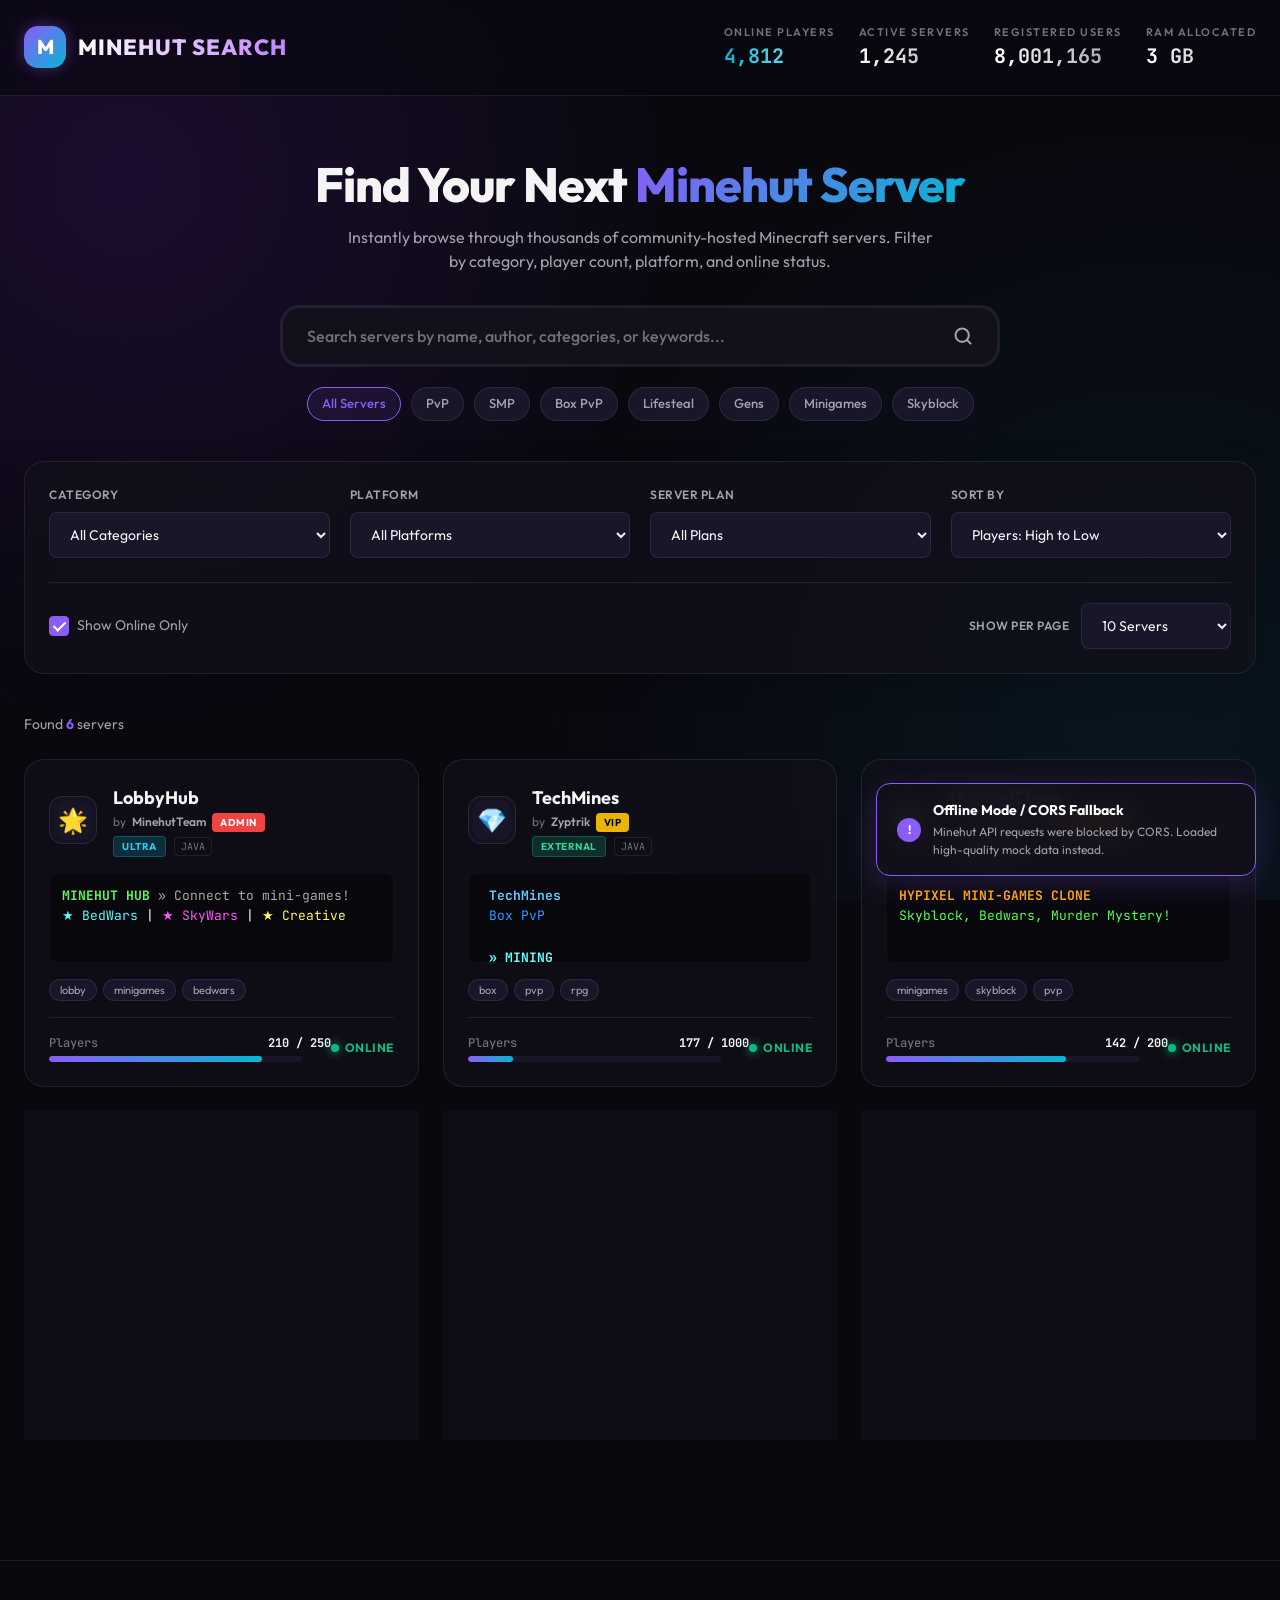
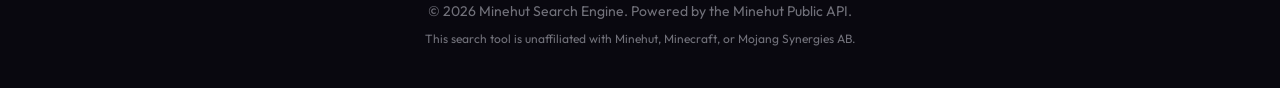
==== commit 96c22ec4: "feat: implement initial styling, server details page structure, and base client-side script for Mine" ====
--- a/detail/index.html
+++ b/detail/index.html
@@ -74,9 +74,28 @@
             <span class="dash-label">Server Uptime</span>
             <span class="dash-value" id="stat-uptime">...</span>
           </div>
-          <div class="dash-card">
-            <span class="dash-label">Total Player Slots</span>
-            <span class="dash-value" id="stat-slots">...</span>
+          <div class="dash-card player-slots-card" style="display: flex; flex-direction: row; align-items: center; justify-content: space-between; gap: 16px;">
+            <div style="display: flex; flex-direction: column; gap: 6px;">
+              <span class="dash-label">Total Player Slots</span>
+              <span class="dash-value" id="stat-slots">...</span>
+            </div>
+            <div class="progress-ring-container" style="position: relative; width: 60px; height: 60px; flex-shrink: 0;">
+              <svg width="60" height="60" viewBox="0 0 66 66" style="display: block;">
+                <!-- Background circle -->
+                <circle cx="33" cy="33" r="28" fill="transparent" stroke="var(--border-color)" stroke-width="6" />
+                <!-- Foreground circle -->
+                <circle cx="33" cy="33" r="28" fill="transparent" stroke="url(#slots-gradient)" stroke-width="6" 
+                  stroke-dasharray="175.9" stroke-dashoffset="175.9" stroke-linecap="round" id="stat-slots-ring"
+                  transform="rotate(-90 33 33)" style="transition: stroke-dashoffset 0.8s cubic-bezier(0.4, 0, 0.2, 1);" />
+                <defs>
+                  <linearGradient id="slots-gradient" x1="0%" y1="0%" x2="100%" y2="100%">
+                    <stop offset="0%" stop-color="var(--accent-purple)" />
+                    <stop offset="100%" stop-color="var(--accent-cyan)" />
+                  </linearGradient>
+                </defs>
+              </svg>
+              <span id="stat-slots-percent" style="position: absolute; inset: 0; display: flex; align-items: center; justify-content: center; font-size: 11px; font-family: var(--font-mono); font-weight: 700; color: var(--text-primary);">0%</span>
+            </div>
           </div>
           <div class="dash-card">
             <span class="dash-label">Minehut Plan</span>
@@ -167,6 +186,14 @@
           </div>
         </section>
 
+        <!-- Real-Time Player Activity Graph -->
+        <section class="player-history-section" id="player-history-section">
+          <h2 class="detail-section-title">Real-Time Player Activity (Last 2 Minutes)</h2>
+          <div class="chart-container-card">
+            <canvas id="player-chart" style="width: 100%; height: 160px;"></canvas>
+          </div>
+        </section>
+
         <!-- Categories tags list -->
         <section class="detail-categories-section">
           <h2 class="detail-categories-label">Categories</h2>
--- a/public/css/style.css
+++ b/public/css/style.css
@@ -1263,3 +1263,20 @@
 .pagination-container.pagination-top {
   margin: 0;
 }
+
+/* Player History Real-time Chart Section */
+.player-history-section {
+  margin-top: 32px;
+  border-top: 1px solid var(--border-color);
+  padding-top: 32px;
+}
+
+.chart-container-card {
+  background: rgba(0, 0, 0, 0.2);
+  border: 1px solid var(--border-color);
+  border-radius: var(--border-radius-lg);
+  padding: 24px;
+  backdrop-filter: blur(12px);
+  position: relative;
+  overflow: hidden;
+}
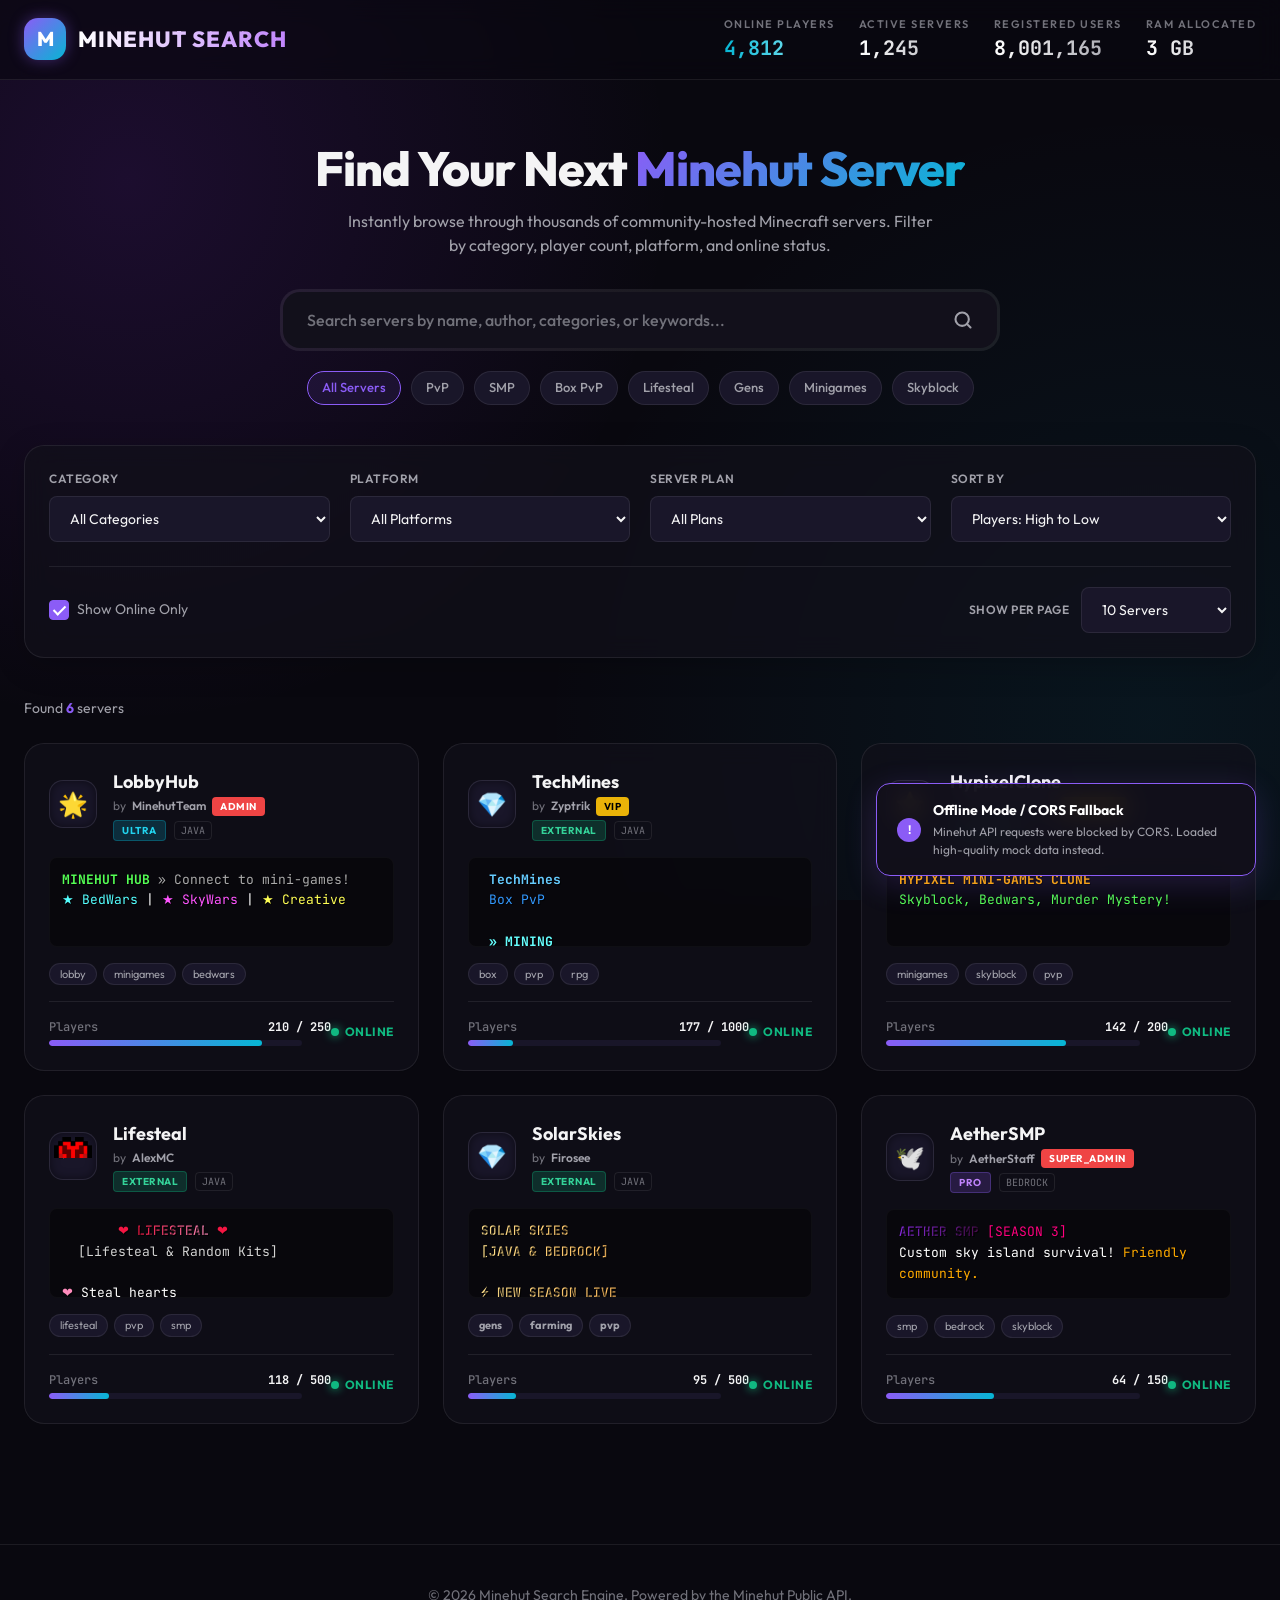
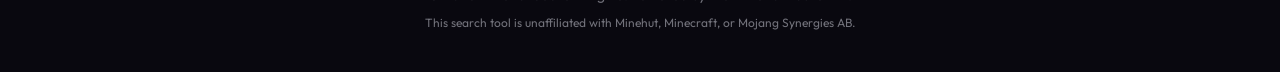
==== commit 6cfdfd93: "feat: add detail page layout with custom CSS and JavaScript functionality" ====
--- a/detail/index.html
+++ b/detail/index.html
@@ -1,13 +1,16 @@
 <!DOCTYPE html>
 <html lang="en">
+
 <head>
   <meta charset="UTF-8">
   <meta name="viewport" content="width=device-width, initial-scale=1.0">
   <title>Server Details - Minehut Server Search Engine</title>
-  <meta name="description" content="Detailed status page for Minehut Minecraft servers, including player counts, categories, plugins list, and direct connection IP.">
+  <meta name="description"
+    content="Detailed status page for Minehut Minecraft servers, including player counts, categories, plugins list, and direct connection IP.">
   <link rel="stylesheet" href="../public/css/style.css">
   <link rel="shortcut icon" href="https://minehut.com/favicon.ico" type="image/x-icon">
 </head>
+
 <body>
 
   <!-- Top Sticky Header -->
@@ -17,10 +20,14 @@
         <div class="logo-icon">M</div>
         <div class="logo-text">Minehut Search</div>
       </a>
-      
+
       <!-- Tiny Nav indicator -->
       <a href="../index.html" class="back-button" style="margin-bottom: 0;">
-        <svg width="18" height="18" viewBox="0 0 24 24" fill="none" stroke="currentColor" stroke-width="2.5" stroke-linecap="round" stroke-linejoin="round"><line x1="19" y1="12" x2="5" y2="12"></line><polyline points="12 19 5 12 12 5"></polyline></svg>
+        <svg width="18" height="18" viewBox="0 0 24 24" fill="none" stroke="currentColor" stroke-width="2.5"
+          stroke-linecap="round" stroke-linejoin="round">
+          <line x1="19" y1="12" x2="5" y2="12"></line>
+          <polyline points="12 19 5 12 12 5"></polyline>
+        </svg>
         Back to Search
       </a>
     </div>
@@ -29,40 +36,117 @@
   <main class="detail-container">
     <!-- Server Detailed Presentation Card -->
     <article class="detail-card" id="detail-card">
-      
-      <!-- Top dynamic banner (filled dynamically) -->
-      <div class="detail-banner" id="server-banner">
-        <div class="detail-banner-tint"></div>
-        <div class="detail-header-block">
-          <div class="detail-icon" id="server-icon">🎮</div>
-          <div class="detail-title-info">
+      <div class="detail-card-body">
+
+        <!-- Left Sidebar Column: Banner, Profile, Plan Specs, Categories -->
+        <aside class="detail-sidebar">
+        
+        <!-- Server SaaS Profile Card -->
+        <div class="sidebar-profile-card">
+          <!-- Cover banner image wrapper (filled dynamically as els.banner) -->
+          <div class="profile-cover" id="server-banner">
+            <div class="profile-cover-tint"></div>
+          </div>
+          <div class="profile-info-block">
+            <div class="profile-avatar-row">
+              <!-- Avatar icon (els.serverIcon) -->
+              <div class="detail-icon" id="server-icon">🎮</div>
+              <!-- Dynamic Meta Badges (els.metaTags) -->
+              <div class="profile-status-badge-wrap" id="server-meta-tags"></div>
+            </div>
+            <!-- Server name (els.serverName) -->
             <h1 class="detail-server-name" id="server-name">Loading Server Details...</h1>
-            <div class="detail-server-owner" id="detail-server-owner" style="margin-top: 4px; display: flex; align-items: center; gap: 8px; font-size: 15px; color: var(--text-secondary);"></div>
-            <div class="server-meta" style="margin-top: 8px;" id="server-meta-tags">
-              <!-- Dynamically populated badges -->
-            </div>
+            <!-- Owner & Rank (els.detailServerOwner) -->
+            <div class="detail-server-owner" id="detail-server-owner"></div>
+          </div>
+          
+          <!-- Integrated Copy Address Panel -->
+          <div class="sidebar-copy-section">
+            <div class="copy-ip-info">
+              <span class="copy-ip-title">Server Address</span>
+              <span class="copy-ip-address" id="server-ip">...</span>
+            </div>
+            <button class="btn-copy" id="btn-copy-ip">
+              <svg width="14" height="14" viewBox="0 0 24 24" fill="none" stroke="currentColor" stroke-width="2.5" stroke-linecap="round" stroke-linejoin="round" id="copy-icon"><rect x="9" y="9" width="13" height="13" rx="2" ry="2"></rect><path d="M5 15H4a2 2 0 0 1-2-2V4a2 2 0 0 1 2-2h9a2 2 0 0 1 2 2v1"></path></svg>
+              <span id="copy-text">Copy IP</span>
+            </button>
           </div>
         </div>
-      </div>
-
-      <!-- Main info content -->
-      <div class="detail-card-body">
+
+        <!-- Hosting Plan Specifications Card -->
+        <section class="plan-specs-section" id="plan-specs-section">
+          <h2 class="detail-section-title">Server Hosting Plan</h2>
+          <div class="plan-specs-card">
+            <div class="plan-specs-header">
+              <div class="plan-badge-large badge badge-plan-free" id="plan-spec-badge">Starter</div>
+              <div class="plan-price-info">
+                <span class="plan-cost-label">Hosting Cost</span>
+                <span class="plan-cost-value" id="plan-spec-cost">0 Credits / Day</span>
+              </div>
+            </div>
+            <div class="plan-specs-grid">
+              <div class="spec-feature-item">
+                <span class="spec-feature-icon">👥</span>
+                <div class="spec-feature-text">
+                  <span class="spec-feature-label">Max Players</span>
+                  <span class="spec-feature-val" id="plan-spec-players">10 Players</span>
+                </div>
+              </div>
+              <div class="spec-feature-item">
+                <span class="spec-feature-icon">💾</span>
+                <div class="spec-feature-text">
+                  <span class="spec-feature-label">RAM</span>
+                  <span class="spec-feature-val" id="plan-spec-ram">1 GB RAM</span>
+                </div>
+              </div>
+              <div class="spec-feature-item">
+                <span class="spec-feature-icon">🛡️</span>
+                <div class="spec-feature-text">
+                  <span class="spec-feature-label">Tier</span>
+                  <span class="spec-feature-val" id="plan-spec-tier">Basic Server</span>
+                </div>
+              </div>
+              <div class="spec-feature-item">
+                <span class="spec-feature-icon">☁️</span>
+                <div class="spec-feature-text">
+                  <span class="spec-feature-label">Backups</span>
+                  <span class="spec-feature-val" id="plan-spec-backups">4 hours/day</span>
+                </div>
+              </div>
+              <div class="spec-feature-item" style="grid-column: span 2;">
+                <span class="spec-feature-icon">🔗</span>
+                <div class="spec-feature-text">
+                  <span class="spec-feature-label">Server Links</span>
+                  <span class="spec-feature-val" id="plan-spec-connected">None</span>
+                </div>
+              </div>
+            </div>
+          </div>
+        </section>
+
+        <!-- Categories tag list -->
+        <section class="detail-categories-section">
+          <h2 class="detail-categories-label">Categories</h2>
+          <div class="detail-categories-list" id="detail-categories">
+            <!-- Dynamic tags -->
+          </div>
+        </section>
+
+      </aside>
+
+      <!-- Right Main Column: MOTD, Stats, Graph, Plugins -->
+      <main class="detail-main">
         
-        <!-- Copy IP section -->
-        <section class="copy-ip-section">
-          <div class="copy-ip-info">
-            <span class="copy-ip-title">Server Server Address</span>
-            <span class="copy-ip-address" id="server-ip">...</span>
-          </div>
-          <button class="btn-copy" id="btn-copy-ip">
-            <svg width="16" height="16" viewBox="0 0 24 24" fill="none" stroke="currentColor" stroke-width="2.5" stroke-linecap="round" stroke-linejoin="round" id="copy-icon"><rect x="9" y="9" width="13" height="13" rx="2" ry="2"></rect><path d="M5 15H4a2 2 0 0 1-2-2V4a2 2 0 0 1 2-2h9a2 2 0 0 1 2 2v1"></path></svg>
-            <span id="copy-text">Copy Server IP</span>
-          </button>
-        </section>
-
-        <!-- Message of the day (MOTD) Container -->
-        <section>
-          <h2 class="detail-motd-title">Message of the Day (MOTD)</h2>
+        <!-- MOTD Console -->
+        <section class="detail-motd-section">
+          <div class="terminal-header">
+            <div class="terminal-dots">
+              <span class="dot red"></span>
+              <span class="dot yellow"></span>
+              <span class="dot green"></span>
+            </div>
+            <span class="terminal-title">motd@minecraft-server:~</span>
+          </div>
           <div class="detail-motd-box" id="server-motd">
             <!-- Parsed MOTD -->
           </div>
@@ -71,16 +155,18 @@
         <!-- Dashboard Stats Grid -->
         <section class="detail-dashboard-grid" id="stats-dashboard">
           <div class="dash-card">
-            <span class="dash-label">Server Uptime</span>
+            <span class="dash-label">Uptime Status</span>
             <span class="dash-value" id="stat-uptime">...</span>
+            <span class="dash-subtext" id="stat-daily-uptime">...</span>
           </div>
           <div class="dash-card player-slots-card" style="display: flex; flex-direction: row; align-items: center; justify-content: space-between; gap: 16px;">
-            <div style="display: flex; flex-direction: column; gap: 6px;">
-              <span class="dash-label">Total Player Slots</span>
+            <div style="display: flex; flex-direction: column; gap: 4px;">
+              <span class="dash-label">Players Online</span>
               <span class="dash-value" id="stat-slots">...</span>
-            </div>
-            <div class="progress-ring-container" style="position: relative; width: 60px; height: 60px; flex-shrink: 0;">
-              <svg width="60" height="60" viewBox="0 0 66 66" style="display: block;">
+              <span class="dash-subtext">Total Player Slots</span>
+            </div>
+            <div class="progress-ring-container" style="position: relative; width: 52px; height: 52px; flex-shrink: 0;">
+              <svg width="52" height="52" viewBox="0 0 66 66" style="display: block;">
                 <!-- Background circle -->
                 <circle cx="33" cy="33" r="28" fill="transparent" stroke="var(--border-color)" stroke-width="6" />
                 <!-- Foreground circle -->
@@ -94,96 +180,31 @@
                   </linearGradient>
                 </defs>
               </svg>
-              <span id="stat-slots-percent" style="position: absolute; inset: 0; display: flex; align-items: center; justify-content: center; font-size: 11px; font-family: var(--font-mono); font-weight: 700; color: var(--text-primary);">0%</span>
-            </div>
+              <span id="stat-slots-percent" style="position: absolute; inset: 0; display: flex; align-items: center; justify-content: center; font-size: 10px; font-family: var(--font-mono); font-weight: 700; color: var(--text-primary);">0%</span>
+            </div>
+          </div>
+          <div class="dash-card">
+            <span class="dash-label">System Platform</span>
+            <span class="dash-value" id="stat-version">...</span>
+            <span class="dash-subtext">Java Engine</span>
           </div>
           <div class="dash-card">
             <span class="dash-label">Minehut Plan</span>
             <span class="dash-value" id="stat-plan">...</span>
-          </div>
-          <div class="dash-card">
-            <span class="dash-label">Credits Per Day</span>
-            <span class="dash-value" id="stat-credits">...</span>
-          </div>
-          <div class="dash-card">
-            <span class="dash-label">Server Version</span>
-            <span class="dash-value" id="stat-version">...</span>
-          </div>
-          <div class="dash-card">
-            <span class="dash-label">Created At</span>
+            <span class="dash-subtext" id="stat-credits">...</span>
+          </div>
+          <div class="dash-card">
+            <span class="dash-label">First Created</span>
             <span class="dash-value" id="stat-created">...</span>
-          </div>
-          <div class="dash-card">
-            <span class="dash-label">Total Unique Joins</span>
-            <span class="dash-value" id="stat-joins">...</span>
-          </div>
-          <div class="dash-card">
-            <span class="dash-label">Uptime Tier</span>
-            <span class="dash-value" id="stat-daily-uptime">...</span>
-          </div>
-          <div class="dash-card">
-            <span class="dash-label">Server Owner</span>
+            <span class="dash-subtext">Total Joins: <span id="stat-joins" style="font-weight: 700;">...</span></span>
+          </div>
+          <div class="dash-card">
+            <span class="dash-label">Owner Profile</span>
             <span class="dash-value" id="stat-owner">...</span>
-          </div>
-          <div class="dash-card">
-            <span class="dash-label">Minehut Owner ID</span>
-            <span class="dash-value" id="stat-owner-id" style="font-size: 13px; font-family: var(--font-mono); word-break: break-all;">...</span>
-          </div>
-          <div class="dash-card" id="card-mc-uuid" style="display: none;">
-            <span class="dash-label">Minecraft UUID</span>
-            <span class="dash-value" id="stat-mc-uuid" style="font-size: 13px; font-family: var(--font-mono); word-break: break-all;">...</span>
-          </div>
-        </section>
-
-        <!-- Plan Specifications Card -->
-        <section class="plan-specs-section" id="plan-specs-section">
-          <h2 class="detail-section-title">Server Hosting Plan Details</h2>
-          <div class="plan-specs-card">
-            <div class="plan-specs-header">
-              <div class="plan-badge-large badge badge-plan-free" id="plan-spec-badge">Starter</div>
-              <div class="plan-price-info">
-                <span class="plan-cost-label">Hosting Cost</span>
-                <span class="plan-cost-value" id="plan-spec-cost">0 Credits / Day</span>
-              </div>
-            </div>
-            <div class="plan-specs-grid">
-              <div class="spec-feature-item">
-                <span class="spec-feature-icon">👥</span>
-                <div class="spec-feature-text">
-                  <span class="spec-feature-label">Max Players</span>
-                  <span class="spec-feature-val" id="plan-spec-players">10 Players</span>
-                </div>
-              </div>
-              <div class="spec-feature-item">
-                <span class="spec-feature-icon">💾</span>
-                <div class="spec-feature-text">
-                  <span class="spec-feature-label">Allocated RAM</span>
-                  <span class="spec-feature-val" id="plan-spec-ram">1 GB RAM</span>
-                </div>
-              </div>
-              <div class="spec-feature-item">
-                <span class="spec-feature-icon">🛡️</span>
-                <div class="spec-feature-text">
-                  <span class="spec-feature-label">Server Tier</span>
-                  <span class="spec-feature-val" id="plan-spec-tier">Basic Server</span>
-                </div>
-              </div>
-              <div class="spec-feature-item">
-                <span class="spec-feature-icon">☁️</span>
-                <div class="spec-feature-text">
-                  <span class="spec-feature-label">Backup Limits</span>
-                  <span class="spec-feature-val" id="plan-spec-backups">4 hours / day</span>
-                </div>
-              </div>
-              <div class="spec-feature-item">
-                <span class="spec-feature-icon">🔗</span>
-                <div class="spec-feature-text">
-                  <span class="spec-feature-label">Connected Links</span>
-                  <span class="spec-feature-val" id="plan-spec-connected">None</span>
-                </div>
-              </div>
-            </div>
-          </div>
+            <span class="dash-subtext">ID: <span id="stat-owner-id" style="font-family: var(--font-mono); font-size: 11px;">...</span></span>
+          </div>
+          <!-- Hidden UUID container to retain JS hooks without visual bloat -->
+          <div id="card-mc-uuid" style="display: none;"><span id="stat-mc-uuid"></span></div>
         </section>
 
         <!-- Real-Time Player Activity Graph -->
@@ -194,14 +215,6 @@
           </div>
         </section>
 
-        <!-- Categories tags list -->
-        <section class="detail-categories-section">
-          <h2 class="detail-categories-label">Categories</h2>
-          <div class="detail-categories-list" id="detail-categories">
-            <!-- Dynamic tags -->
-          </div>
-        </section>
-
         <!-- Installed Minecraft Plugins list -->
         <section class="plugins-section" id="plugins-section">
           <h2 class="detail-categories-label">Installed Plugins</h2>
@@ -210,12 +223,15 @@
           </div>
         </section>
 
+      </main>
+
       </div>
     </article>
   </main>
 
   <!-- Global Footer -->
-  <footer style="margin-top: 60px; padding: 40px 0; border-top: 1px solid var(--border-color); text-align: center; color: var(--text-muted); font-size: 14px;">
+  <footer
+    style="margin-top: 60px; padding: 40px 0; border-top: 1px solid var(--border-color); text-align: center; color: var(--text-muted); font-size: 14px;">
     <div class="container">
       <p>&copy; 2026 Minehut Search Engine. Powered by the Minehut Public API.</p>
     </div>
@@ -234,4 +250,5 @@
   <script src="../public/js/mock_data.js"></script>
   <script src="../public/js/detail.js"></script>
 </body>
-</html>
+
+</html>
--- a/public/css/style.css
+++ b/public/css/style.css
@@ -6,24 +6,24 @@
   --bg-tertiary: #191629;
   --bg-card: rgba(18, 16, 27, 0.7);
   --bg-glow: rgba(138, 43, 226, 0.15);
-  
+
   --border-color: rgba(255, 255, 255, 0.08);
   --border-focus: rgba(167, 139, 250, 0.5);
-  
+
   --accent-purple: #8b5cf6;
   --accent-purple-glow: rgba(139, 92, 246, 0.4);
   --accent-cyan: #06b6d4;
   --accent-emerald: #10b981;
   --accent-gold: #f59e0b;
   --accent-red: #ef4444;
-  
+
   --text-primary: #f4f4f5;
   --text-secondary: #a1a1aa;
   --text-muted: #71717a;
-  
+
   --font-sans: 'Outfit', sans-serif;
   --font-mono: 'JetBrains Mono', monospace;
-  
+
   --transition-smooth: all 0.3s cubic-bezier(0.4, 0, 0.2, 1);
   --border-radius-sm: 8px;
   --border-radius-md: 14px;
@@ -43,7 +43,7 @@
   min-height: 100vh;
   line-height: 1.5;
   overflow-x: hidden;
-  background-image: 
+  background-image:
     radial-gradient(circle at 10% 20%, var(--bg-glow) 0%, transparent 40%),
     radial-gradient(circle at 90% 80%, rgba(6, 182, 212, 0.08) 0%, transparent 45%);
   background-attachment: fixed;
@@ -53,14 +53,17 @@
 ::-webkit-scrollbar {
   width: 10px;
 }
+
 ::-webkit-scrollbar-track {
   background: var(--bg-primary);
 }
+
 ::-webkit-scrollbar-thumb {
   background: var(--bg-tertiary);
   border: 2px solid var(--bg-primary);
   border-radius: 10px;
 }
+
 ::-webkit-scrollbar-thumb:hover {
   background: var(--accent-purple);
 }
@@ -262,7 +265,8 @@
   transition: var(--transition-smooth);
 }
 
-.quick-tag:hover, .quick-tag.active {
+.quick-tag:hover,
+.quick-tag.active {
   background: rgba(139, 92, 246, 0.1);
   color: var(--accent-purple);
   border-color: var(--accent-purple);
@@ -300,7 +304,8 @@
   letter-spacing: 0.5px;
 }
 
-.custom-select, .custom-input {
+.custom-select,
+.custom-input {
   background: var(--bg-tertiary);
   border: 1px solid var(--border-color);
   color: var(--text-primary);
@@ -313,7 +318,8 @@
   width: 100%;
 }
 
-.custom-select:focus, .custom-input:focus {
+.custom-select:focus,
+.custom-input:focus {
   border-color: var(--accent-purple);
   box-shadow: 0 0 0 2px var(--accent-purple-glow);
 }
@@ -381,11 +387,11 @@
   transition: var(--transition-smooth);
 }
 
-.custom-checkbox:hover input ~ .checkmark {
+.custom-checkbox:hover input~.checkmark {
   border-color: var(--accent-purple);
 }
 
-.custom-checkbox input:checked ~ .checkmark {
+.custom-checkbox input:checked~.checkmark {
   background: var(--accent-purple);
   border-color: var(--accent-purple);
 }
@@ -403,7 +409,7 @@
   transform: rotate(45deg);
 }
 
-.custom-checkbox input:checked ~ .checkmark:after {
+.custom-checkbox input:checked~.checkmark:after {
   display: block;
 }
 
@@ -543,7 +549,7 @@
   justify-content: center;
   font-size: 24px;
   flex-shrink: 0;
-  box-shadow: inset 0 0 10px rgba(0,0,0,0.5);
+  box-shadow: inset 0 0 10px rgba(0, 0, 0, 0.5);
   position: relative;
 }
 
@@ -599,18 +605,66 @@
   letter-spacing: 0.5px;
 }
 
-.badge-plan-free { background: #3f3f46; color: #e4e4e7; }
-.badge-plan-standard { background: rgba(59, 130, 246, 0.2); color: #60a5fa; border: 1px solid rgba(59, 130, 246, 0.3); }
-.badge-plan-pro { background: rgba(139, 92, 246, 0.2); color: #c084fc; border: 1px solid rgba(139, 92, 246, 0.3); }
-.badge-plan-ultra { background: rgba(6, 182, 212, 0.2); color: #22d3ee; border: 1px solid rgba(6, 182, 212, 0.3); }
-.badge-plan-ultimate { background: rgba(239, 68, 68, 0.2); color: #f87171; border: 1px solid rgba(239, 68, 68, 0.3); }
-.badge-plan-external { background: rgba(16, 185, 129, 0.2); color: #34d399; border: 1px solid rgba(16, 185, 129, 0.3); }
-.badge-plan-custom { background: rgba(245, 158, 11, 0.2); color: #fbbf24; border: 1px solid rgba(245, 158, 11, 0.3); }
-
-.badge-rank-vip { background: #eab308; color: #000; }
-.badge-rank-admin { background: #ef4444; color: #fff; }
-.badge-rank-dev { background: #3b82f6; color: #fff; }
-.badge-rank-pro { background: #a855f7; color: #fff; }
+.badge-plan-free {
+  background: #3f3f46;
+  color: #e4e4e7;
+}
+
+.badge-plan-standard {
+  background: rgba(59, 130, 246, 0.2);
+  color: #60a5fa;
+  border: 1px solid rgba(59, 130, 246, 0.3);
+}
+
+.badge-plan-pro {
+  background: rgba(139, 92, 246, 0.2);
+  color: #c084fc;
+  border: 1px solid rgba(139, 92, 246, 0.3);
+}
+
+.badge-plan-ultra {
+  background: rgba(6, 182, 212, 0.2);
+  color: #22d3ee;
+  border: 1px solid rgba(6, 182, 212, 0.3);
+}
+
+.badge-plan-ultimate {
+  background: rgba(239, 68, 68, 0.2);
+  color: #f87171;
+  border: 1px solid rgba(239, 68, 68, 0.3);
+}
+
+.badge-plan-external {
+  background: rgba(16, 185, 129, 0.2);
+  color: #34d399;
+  border: 1px solid rgba(16, 185, 129, 0.3);
+}
+
+.badge-plan-custom {
+  background: rgba(245, 158, 11, 0.2);
+  color: #fbbf24;
+  border: 1px solid rgba(245, 158, 11, 0.3);
+}
+
+.badge-rank-vip {
+  background: #eab308;
+  color: #000;
+}
+
+.badge-rank-admin {
+  background: #ef4444;
+  color: #fff;
+}
+
+.badge-rank-dev {
+  background: #3b82f6;
+  color: #fff;
+}
+
+.badge-rank-pro {
+  background: #a855f7;
+  color: #fff;
+}
 
 .platform-tag {
   font-size: 10px;
@@ -1116,12 +1170,10 @@
 /* Skeletons & Loading UI */
 .skeleton-card {
   height: 280px;
-  background: linear-gradient(
-    90deg,
-    var(--bg-card) 25%,
-    var(--bg-tertiary) 50%,
-    var(--bg-card) 75%
-  );
+  background: linear-gradient(90deg,
+      var(--bg-card) 25%,
+      var(--bg-tertiary) 50%,
+      var(--bg-card) 75%);
   background-size: 200% 100%;
   animation: loading-skeleton 1.5s infinite;
   border-radius: var(--border-radius-lg);
@@ -1129,11 +1181,568 @@
 }
 
 @keyframes loading-skeleton {
-  0% { background-position: 200% 0; }
-  100% { background-position: -200% 0; }
+  0% {
+    background-position: 200% 0;
+  }
+
+  100% {
+    background-position: -200% 0;
+  }
 }
 
 /* Minecraft Text Colors - Custom Parser Output classes */
+.mc-color-0 {
+  color: #000000;
+}
+
+.mc-color-1 {
+  color: #0000aa;
+}
+
+.mc-color-2 {
+  color: #00aa00;
+}
+
+.mc-color-3 {
+  color: #00aaaa;
+}
+
+.mc-color-4 {
+  color: #aa0000;
+}
+
+.mc-color-5 {
+  color: #aa00aa;
+}
+
+.mc-color-6 {
+  color: #ffaa00;
+}
+
+.mc-color-7 {
+  color: #aaaaaa;
+}
+
+.mc-color-8 {
+  color: #555555;
+}
+
+.mc-color-9 {
+  color: #5555ff;
+}
+
+.mc-color-a {
+  color: #55ff55;
+}
+
+.mc-color-b {
+  color: #55ffff;
+}
+
+.mc-color-c {
+  color: #ff5555;
+}
+
+.mc-color-d {
+  color: #ff55ff;
+}
+
+.mc-color-e {
+  color: #ffff55;
+}
+
+.mc-color-f {
+  color: #ffffff;
+}
+
+.mc-bold {
+  font-weight: bold;
+}
+
+.mc-italic {
+  font-style: italic;
+}
+
+.mc-underline {
+  text-decoration: underline;
+}
+
+.mc-strike {
+  text-decoration: line-through;
+}
+
+/* Details Page Styles */
+.detail-container {
+  max-width: 1200px;
+  margin: 40px auto;
+  padding: 0 24px;
+}
+
+.back-button {
+  display: inline-flex;
+  align-items: center;
+  gap: 8px;
+  color: var(--text-secondary);
+  text-decoration: none;
+  font-weight: 600;
+  font-size: 15px;
+  margin-bottom: 24px;
+  transition: var(--transition-smooth);
+}
+
+.back-button:hover {
+  color: var(--accent-purple);
+  transform: translateX(-4px);
+}
+
+.detail-card {
+  background: var(--bg-card);
+  border: 1px solid var(--border-color);
+  border-radius: var(--border-radius-lg);
+  overflow: hidden;
+  backdrop-filter: blur(12px);
+  box-shadow: 0 10px 40px rgba(0, 0, 0, 0.4);
+  margin-bottom: 40px;
+}
+
+/* Detail Card Body split layout */
+.detail-card-body {
+  padding: 24px;
+  display: flex;
+  flex-direction: column;
+  gap: 24px;
+}
+
+.detail-sidebar,
+.detail-main {
+  display: flex;
+  flex-direction: column;
+  gap: 24px;
+}
+
+/* Left Sidebar Profile Card */
+.sidebar-profile-card {
+  background: var(--bg-secondary);
+  border: 1px solid var(--border-color);
+  border-radius: var(--border-radius-lg);
+  overflow: hidden;
+  display: flex;
+  flex-direction: column;
+  position: relative;
+  box-shadow: 0 8px 32px rgba(0, 0, 0, 0.3);
+}
+
+.profile-cover {
+  height: 100px;
+  position: relative;
+  background-size: cover;
+  background-position: center;
+}
+
+.profile-cover-tint {
+  position: absolute;
+  inset: 0;
+  background: linear-gradient(180deg, rgba(9, 8, 15, 0.1) 0%, rgba(9, 8, 15, 0.7) 100%);
+}
+
+.profile-info-block {
+  padding: 16px 20px;
+  display: flex;
+  flex-direction: column;
+  position: relative;
+}
+
+.profile-avatar-row {
+  display: flex;
+  justify-content: space-between;
+  align-items: flex-end;
+  margin-top: -48px; /* Pull the avatar up into the banner */
+  margin-bottom: 12px;
+  z-index: 2;
+}
+
+.profile-info-block .detail-icon {
+  width: 64px;
+  height: 64px;
+  font-size: 32px;
+  border-radius: var(--border-radius-md);
+  background: var(--bg-tertiary);
+  border: 2px solid var(--border-color);
+  box-shadow: 0 8px 20px rgba(0, 0, 0, 0.6);
+  display: flex;
+  align-items: center;
+  justify-content: center;
+}
+
+.profile-status-badge-wrap {
+  display: flex;
+  gap: 6px;
+  flex-wrap: wrap;
+}
+
+.detail-server-name {
+  font-size: 24px;
+  font-weight: 800;
+  color: #fff;
+  letter-spacing: -0.5px;
+  line-height: 1.2;
+}
+
+.detail-server-owner {
+  font-size: 14px;
+  color: var(--text-secondary);
+  margin-top: 6px;
+  display: flex;
+  align-items: center;
+  gap: 8px;
+}
+
+.sidebar-copy-section {
+  background: rgba(0, 0, 0, 0.25);
+  border-top: 1px solid var(--border-color);
+  padding: 16px 20px;
+  display: flex;
+  justify-content: space-between;
+  align-items: center;
+  gap: 12px;
+}
+
+.copy-ip-info {
+  display: flex;
+  flex-direction: column;
+}
+
+.copy-ip-title {
+  font-size: 10px;
+  text-transform: uppercase;
+  color: var(--text-muted);
+  font-weight: 700;
+  letter-spacing: 1px;
+}
+
+.copy-ip-address {
+  font-size: 15px;
+  font-family: var(--font-mono);
+  font-weight: 700;
+  color: var(--text-primary);
+  margin-top: 2px;
+}
+
+.btn-copy {
+  background: var(--accent-purple);
+  color: #fff;
+  border: none;
+  padding: 8px 16px;
+  border-radius: var(--border-radius-sm);
+  font-weight: 700;
+  font-family: var(--font-sans);
+  cursor: pointer;
+  display: flex;
+  align-items: center;
+  gap: 6px;
+  transition: var(--transition-smooth);
+  font-size: 13px;
+  box-shadow: 0 4px 12px rgba(139, 92, 246, 0.3);
+}
+
+.btn-copy:hover {
+  background: #7c3aed;
+  transform: translateY(-1px);
+  box-shadow: 0 6px 16px rgba(139, 92, 246, 0.4);
+}
+
+/* MOTD Developer Terminal Console style */
+.detail-motd-section {
+  background: #040307;
+  border: 1px solid var(--border-color);
+  border-radius: var(--border-radius-md);
+  overflow: hidden;
+  box-shadow: 0 6px 20px rgba(0, 0, 0, 0.4);
+  display: flex;
+  flex-direction: column;
+}
+
+.terminal-header {
+  background: #0f0d1a;
+  border-bottom: 1px solid rgba(255, 255, 255, 0.04);
+  padding: 8px 16px;
+  display: flex;
+  align-items: center;
+  justify-content: space-between;
+  flex-shrink: 0;
+}
+
+.terminal-dots {
+  display: flex;
+  gap: 6px;
+}
+
+.terminal-dots .dot {
+  width: 10px;
+  height: 10px;
+  border-radius: 50%;
+  display: inline-block;
+}
+
+.terminal-dots .dot.red { background: #ff5f56; }
+.terminal-dots .dot.yellow { background: #ffbd2e; }
+.terminal-dots .dot.green { background: #27c93f; }
+
+.terminal-title {
+  font-family: var(--font-mono);
+  font-size: 11px;
+  color: var(--text-muted);
+}
+
+.detail-motd-box {
+  padding: 20px;
+  font-family: var(--font-mono);
+  font-size: 14px;
+  line-height: 1.6;
+  white-space: pre-wrap;
+  word-break: break-word;
+  color: #fff;
+  text-shadow: 1px 1px 0px rgba(0, 0, 0, 0.8);
+  height: auto;          /* Flexible height! */
+  min-height: 80px;      /* Sensible min height */
+  overflow-y: visible;   /* No scrolling on desktop/mobile for MOTD box */
+  box-shadow: inset 0 0 20px rgba(0, 0, 0, 0.6);
+}
+
+.detail-motd-title {
+  display: none; /* replaced by terminal title */
+}
+
+/* Consolidated Stats Dashboard Grid */
+.detail-dashboard-grid {
+  display: grid;
+  grid-template-columns: repeat(auto-fit, minmax(220px, 1fr));
+  gap: 16px;
+}
+
+.dash-card {
+  background: rgba(18, 16, 27, 0.5);
+  border: 1px solid var(--border-color);
+  padding: 16px;
+  border-radius: var(--border-radius-md);
+  display: flex;
+  flex-direction: column;
+  gap: 4px;
+  transition: var(--transition-smooth);
+}
+
+.dash-card:hover {
+  border-color: rgba(255, 255, 255, 0.15);
+  background: rgba(25, 22, 41, 0.6);
+}
+
+.dash-label {
+  font-size: 10px;
+  text-transform: uppercase;
+  color: var(--text-muted);
+  font-weight: 700;
+  letter-spacing: 0.5px;
+}
+
+.dash-value {
+  font-size: 20px;
+  font-weight: 700;
+  color: var(--text-primary);
+  font-family: var(--font-mono);
+}
+
+.dash-subtext {
+  font-size: 12px;
+  color: var(--text-secondary);
+  font-weight: 500;
+}
+
+/* Plan Specs Section */
+.plan-specs-section {
+  display: flex;
+  flex-direction: column;
+  gap: 12px;
+}
+
+.detail-section-title {
+  font-size: 12px;
+  font-weight: 700;
+  text-transform: uppercase;
+  color: var(--text-muted);
+  letter-spacing: 0.5px;
+}
+
+.plan-specs-card {
+  background: var(--bg-secondary);
+  border: 1px solid var(--border-color);
+  border-radius: var(--border-radius-lg);
+  padding: 16px;
+  display: flex;
+  flex-direction: column;
+  gap: 16px;
+  transition: var(--transition-smooth);
+}
+
+.plan-specs-header {
+  display: flex;
+  align-items: center;
+  gap: 14px;
+  border-bottom: 1px solid var(--border-color);
+  padding-bottom: 12px;
+}
+
+.plan-badge-large {
+  font-size: 12px !important;
+  font-weight: 800 !important;
+  padding: 4px 12px !important;
+  border-radius: 4px !important;
+}
+
+.plan-cost-label {
+  font-size: 9px;
+  text-transform: uppercase;
+  color: var(--text-muted);
+  font-weight: 700;
+}
+
+.plan-cost-value {
+  font-size: 16px;
+  font-weight: 700;
+  color: var(--accent-purple);
+  font-family: var(--font-mono);
+}
+
+.plan-specs-grid {
+  display: grid;
+  grid-template-columns: 1fr 1fr;
+  gap: 10px;
+  max-height: none;      /* Flexible height! */
+  overflow-y: visible;   /* No scrollbars inside hosting plan card */
+}
+
+.spec-feature-item {
+  display: flex;
+  align-items: center;
+  gap: 10px;
+  background: rgba(0, 0, 0, 0.15);
+  border: 1px solid var(--border-color);
+  padding: 10px 12px;
+  border-radius: var(--border-radius-sm);
+}
+
+.spec-feature-icon {
+  font-size: 16px;
+}
+
+.spec-feature-text {
+  display: flex;
+  flex-direction: column;
+}
+
+.spec-feature-label {
+  font-size: 9px;
+  text-transform: uppercase;
+  color: var(--text-muted);
+  font-weight: 700;
+}
+
+.spec-feature-val {
+  font-size: 12px;
+  font-weight: 600;
+  color: var(--text-primary);
+}
+
+/* Categories tags inside sidebar */
+.detail-categories-section {
+  display: flex;
+  flex-direction: column;
+  gap: 10px;
+}
+
+.detail-categories-label {
+  font-size: 11px;
+  text-transform: uppercase;
+  font-weight: 700;
+  color: var(--text-muted);
+  letter-spacing: 0.5px;
+}
+
+.detail-categories-list {
+  display: flex;
+  gap: 8px;
+  flex-wrap: wrap;
+}
+
+.detail-category-tag {
+  background: var(--bg-tertiary);
+  border: 1px solid var(--border-color);
+  color: var(--text-secondary);
+  padding: 4px 10px;
+  border-radius: 20px;
+  font-size: 12px;
+}
+
+/* Plugins List */
+.plugins-section {
+  border-top: 1px solid var(--border-color);
+  padding-top: 16px;
+  display: flex;
+  flex-direction: column;
+  gap: 12px;
+}
+
+.plugins-list {
+  display: flex;
+  flex-wrap: wrap;
+  gap: 8px;
+  max-height: none;
+  overflow-y: visible;
+}
+
+.plugin-tag {
+  background: rgba(6, 182, 212, 0.05);
+  border: 1px solid rgba(6, 182, 212, 0.15);
+  color: var(--accent-cyan);
+  padding: 4px 10px;
+  border-radius: var(--border-radius-sm);
+  font-size: 12px;
+  font-family: var(--font-mono);
+}
+
+/* Real-Time Chart */
+.player-history-section {
+  display: flex;
+  flex-direction: column;
+  gap: 12px;
+}
+
+.chart-container-card {
+  background: rgba(0, 0, 0, 0.2);
+  border: 1px solid var(--border-color);
+  border-radius: var(--border-radius-lg);
+  padding: 20px;
+  backdrop-filter: blur(12px);
+  position: relative;
+  overflow: hidden;
+  height: 260px; /* Specific height for the canvas container so it renders beautifully */
+}
+
+#player-chart {
+  width: 100%;
+  height: 100%;
+}
+
+/* Global Footer */
+footer {
+  margin-top: 40px;
+  padding: 30px 0;
+  border-top: 1px solid var(--border-color);
+  text-align: center;
+  color: var(--text-muted);
+  font-size: 13px;
+}
+
+/* Minecraft Legacy Parser styles */
 .mc-color-0 { color: #000000; }
 .mc-color-1 { color: #0000aa; }
 .mc-color-2 { color: #00aa00; }
@@ -1156,6 +1765,92 @@
 .mc-underline { text-decoration: underline; }
 .mc-strike { text-decoration: line-through; }
 
+
+/* ==========================================================================
+   Viewport Optimized Grid for Desktop Screens (min-width: 1024px)
+   ========================================================================== */
+@media (min-width: 1024px) {
+  header {
+    padding: 16px 0; /* Compact sticky header saving height */
+  }
+
+  .detail-container {
+    max-width: 1400px;
+    margin: 32px auto;
+    padding: 0 24px;
+    box-sizing: border-box;
+  }
+
+  .detail-card {
+    margin-bottom: 32px;
+  }
+
+  .detail-card-body {
+    padding: 24px;
+    display: grid;
+    grid-template-columns: 380px 1fr; /* 2-column sidebar/main layout */
+    gap: 28px;
+    box-sizing: border-box;
+  }
+
+  .detail-sidebar {
+    display: flex;
+    flex-direction: column;
+    gap: 24px;
+  }
+
+  .detail-main {
+    display: flex;
+    flex-direction: column;
+    gap: 24px;
+  }
+
+  /* Spacious, non-cramped flexible MOTD Terminal */
+  .detail-motd-box {
+    height: auto;          /* Flexible height! */
+    min-height: 80px;      /* Roomy min-height */
+    overflow-y: visible;   /* No vertical scrollbar inside terminal */
+  }
+
+  /* 3-column consolidated stats grid */
+  .detail-dashboard-grid {
+    display: grid;
+    grid-template-columns: repeat(3, 1fr);
+    gap: 16px;
+  }
+
+  .dash-card {
+    padding: 16px 18px;
+  }
+
+  .dash-value {
+    font-size: 18px;
+  }
+
+  /* No inner scrollbars on plan features specs */
+  .plan-specs-grid {
+    grid-template-columns: 1fr 1fr;
+    max-height: none;
+    overflow-y: visible;
+  }
+
+  /* Scrollable Installed Plugins list if it overflows, or auto-wrapping */
+  .plugins-section {
+    border-top: 1px solid var(--border-color);
+    padding-top: 16px;
+  }
+
+  .plugins-list {
+    max-height: none;
+    overflow-y: visible;
+  }
+
+  /* Let the global footer show naturally at the bottom of the scrollable page */
+  footer {
+    display: block;
+  }
+}
+
 /* Responsive Media Queries */
 @media (max-width: 768px) {
   .hero-title {
@@ -1262,21 +1957,4 @@
 /* Top Pagination Specific Overrides */
 .pagination-container.pagination-top {
   margin: 0;
-}
-
-/* Player History Real-time Chart Section */
-.player-history-section {
-  margin-top: 32px;
-  border-top: 1px solid var(--border-color);
-  padding-top: 32px;
-}
-
-.chart-container-card {
-  background: rgba(0, 0, 0, 0.2);
-  border: 1px solid var(--border-color);
-  border-radius: var(--border-radius-lg);
-  padding: 24px;
-  backdrop-filter: blur(12px);
-  position: relative;
-  overflow: hidden;
-}
+}
